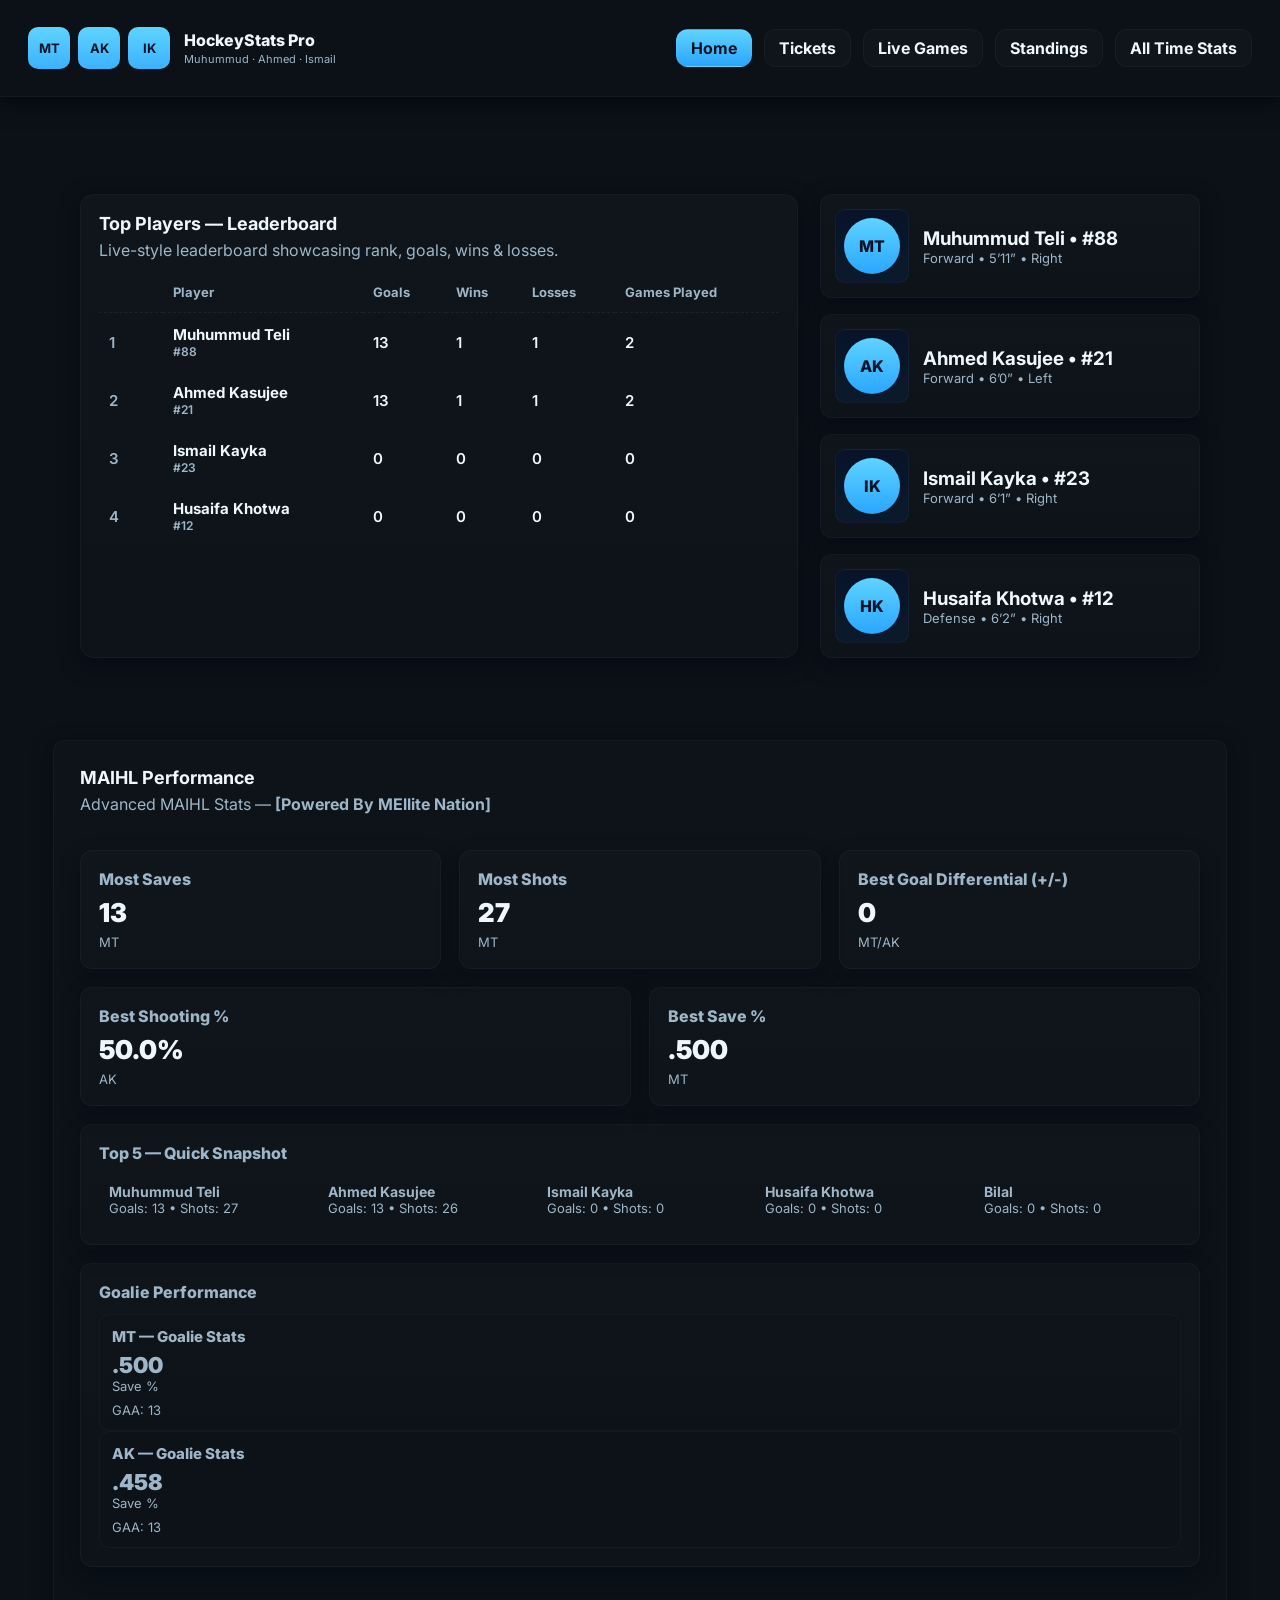
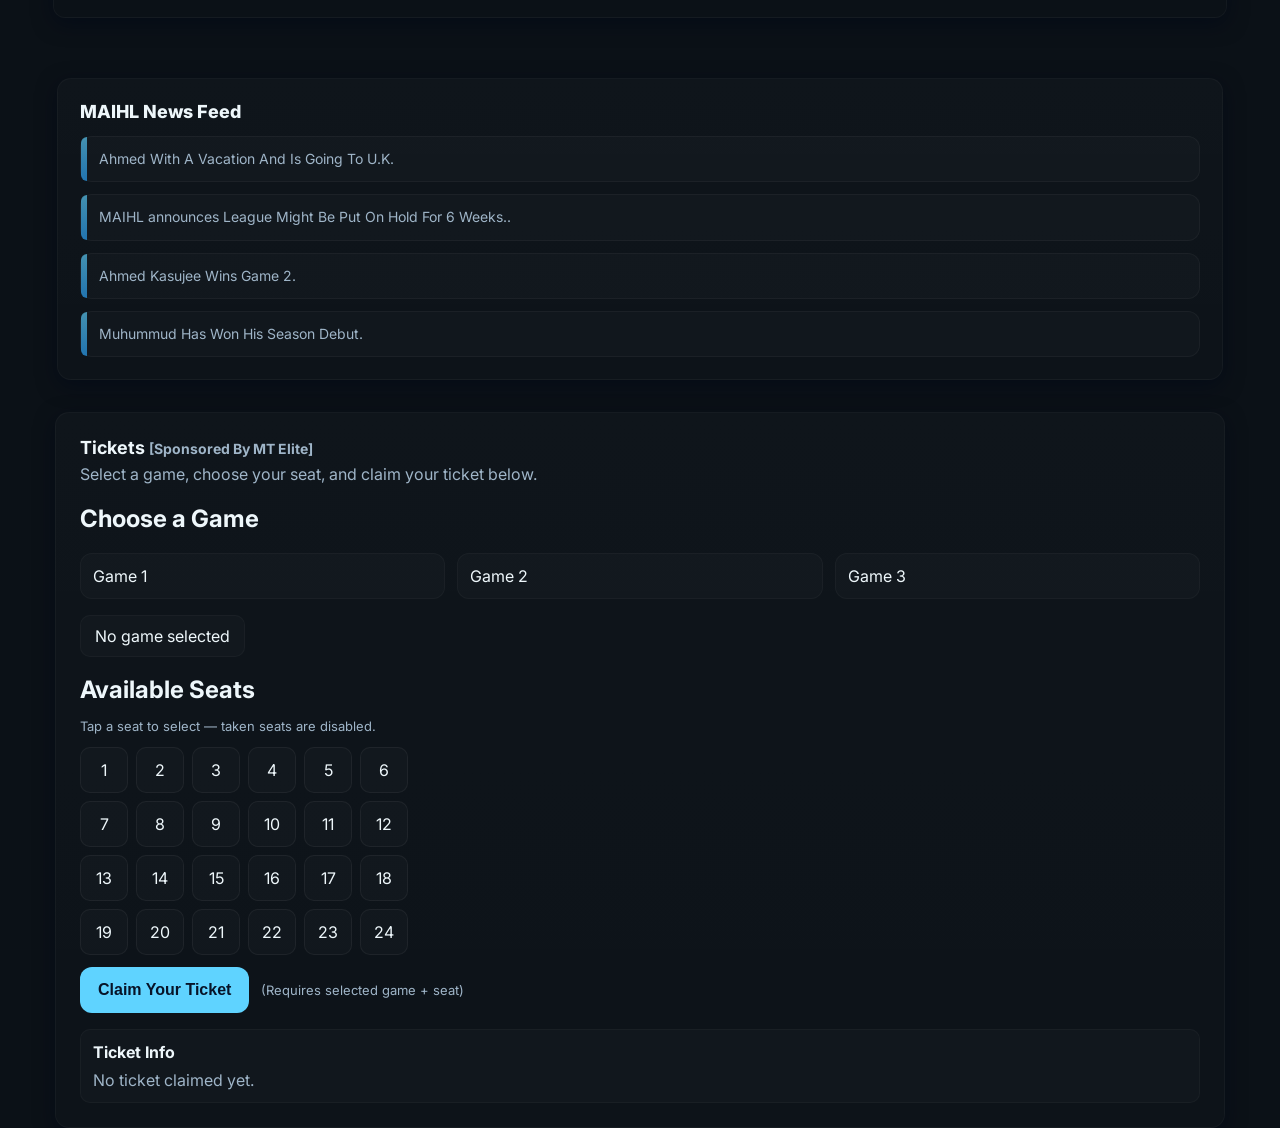
==== index.html @ 5e8e8559 "Add files via upload" ====
<!doctype html>
<html lang="en">
<head>
<meta charset="utf-8" />
<meta name="viewport" content="width=device-width,initial-scale=1" />
<title>MAIHL - Home</title>

<link rel="preconnect" href="https://fonts.googleapis.com">
<link rel="preconnect" href="https://fonts.gstatic.com" crossorigin>
<link href="https://fonts.googleapis.com/css2?family=Inter:wght@300;400;600;800&display=swap" rel="stylesheet">

<style>
/* ================= ROOT THEME ================= */
:root{
    --navy:#071428;
    --rink:#0b1117;
    --accent:#5fd3ff;
    --accent-2:#2aa6ff;
    --muted:#9fb5c8;
    --white:#eef7fb;
    --glass: rgba(255,255,255,0.03);
    --glass-2: rgba(255,255,255,0.02);
    --card-radius:14px;
    --shadow: 0 6px 20px rgba(2,8,23,0.6);
    font-family:'Inter',system-ui,-apple-system,'Segoe UI',Roboto,'Helvetica Neue',Arial;
}

html,body{
    height:100%;
    margin:0;
    background:var(--rink);
    color:var(--white);
    padding-top:72px;
    -webkit-font-smoothing:antialiased;
    -moz-osx-font-smoothing:grayscale;
}

/* ================= NAV BAR ================= */
.topnav{
    position:fixed;top:0;left:0;right:0;
    height:72px;
    display:flex;align-items:center;justify-content:space-between;
    padding:12px 28px;
    background:var(--rink);
    box-shadow:0 6px 18px rgba(0,0,0,0.55);
    z-index:40;
    border-bottom:1px solid rgba(255,255,255,0.03);
}

.logo{display:flex;align-items:center;gap:14px;}

.initials{display:flex;gap:8px;align-items:center;}

.initial{
    width:42px;height:42px;border-radius:10px;
    display:grid;place-items:center;
    font-weight:700;color:var(--navy);
    background:linear-gradient(180deg,var(--accent),#3bb2ff);
    font-size:13px;
}

.logo-title{font-weight:800;font-size:16px;}
.logo-sub{font-size:11px;color:var(--muted);margin-top:2px;}

.nav-buttons{display:flex;gap:12px;}

.nav-button{
    padding:8px 14px;
    background:rgba(255,255,255,0.02);
    border-radius:12px;
    border:1px solid rgba(255,255,255,0.03);
    font-weight:700;
    cursor:pointer;
    transition:0.2s;
}

.nav-button:hover{
    background:linear-gradient(180deg,var(--accent),var(--accent-2));
    color:var(--navy);
}

/* Home highlighted state */
.nav-button.active{
    background:linear-gradient(180deg,var(--accent),var(--accent-2));
    color:var(--navy);
}

/* ================= MAIN GRID ================= */
.container{
    max-width:1120px;
    margin:28px auto;
    padding:22px;
    display:grid;
    grid-template-columns:1fr 380px;
    gap:22px;
}

.panel{
    background:linear-gradient(180deg, rgba(255,255,255,0.02), rgba(255,255,255,0.01));
    border-radius:var(--card-radius);
    box-shadow:var(--shadow);
    padding:18px;
    border:1px solid rgba(255,255,255,0.03);
}

/* ================= LEADERBOARD ================= */
.leaderboard{width:100%;border-collapse:collapse;margin-top:6px}
.leaderboard thead th{
    font-weight:700;text-align:left;padding:12px 10px;
    font-size:13px;color:var(--muted);
    border-bottom:1px dashed rgba(255,255,255,0.03)
}
.leaderboard tbody tr{
    transition:transform .22s ease, background .22s ease;
}
.leaderboard tbody tr:hover{
    transform:translateY(-4px);
    background:linear-gradient(90deg, rgba(95,211,255,0.02), transparent)
}
.leaderboard td{padding:12px 10px;font-weight:600;font-size:15px}
.rank{font-size:13px;color:var(--muted);width:44px}
.stat-num{font-weight:800;font-size:16px;color:var(--white)}

/* ================= PLAYER CARDS ================= */
.players-col{display:flex;flex-direction:column;gap:16px}

.player-card{
    display:flex;gap:14px;align-items:center;
    padding:14px;border-radius:12px;
    background:linear-gradient(180deg, rgba(255,255,255,0.02), rgba(255,255,255,0.01));
    border:1px solid rgba(255,255,255,0.03);
    transition:transform .28s, box-shadow .28s;
    cursor:pointer;
}
.player-card:hover{
    transform:translateY(-8px) scale(1.01);
    box-shadow:0 18px 40px rgba(2,8,23,0.65)
}
.avatar{
    min-width:72px;height:72px;border-radius:10px;
    background:linear-gradient(180deg,#081329,#0b1a2b);
    display:flex;align-items:center;justify-content:center;
    border:1px solid rgba(255,255,255,0.04);
}
.initial-circle{
    width:56px;height:56px;border-radius:50%;
    display:grid;place-items:center;font-weight:800;
    background:linear-gradient(180deg,var(--accent),#2aa6ff);
    color:var(--navy);font-size:16px
}

/* ================= TICKETS ================= */
.games-grid{
    display:grid;
    grid-template-columns:repeat(auto-fit,minmax(220px,1fr));
    gap:12px;margin-top:12px
}
.game-card{
    padding:12px;border-radius:12px;
    background:var(--glass-2);
    border:1px solid rgba(255,255,255,0.03);
    cursor:pointer;
    transition:transform .18s, box-shadow .18s, background .18s;
}
.game-card:hover{
    transform:translateY(-6px);
    box-shadow:0 10px 30px rgba(2,8,23,0.45)
}
.game-card.active{
    background:linear-gradient(180deg,var(--accent),var(--accent-2));
    color:var(--navy);font-weight:800;
    box-shadow:0 20px 40px rgba(42,166,255,0.12)
}

/* Seats */
.seat-map{
    display:grid;grid-template-columns:repeat(6,48px);
    gap:8px;margin-top:12px
}
.seat-item{
    height:44px;display:flex;align-items:center;justify-content:center;
    border-radius:10px;background:var(--glass-2);
    border:1px solid rgba(255,255,255,0.05);
    cursor:pointer;
}
.seat-item:hover{transform:translateY(-4px);background:rgba(95,211,255,0.06)}
.seat-item.taken{opacity:0.35;cursor:not-allowed}
.seat-item.selected{background:var(--accent);color:var(--navy);font-weight:800}

/* ================= PERFORMANCE ================= */
#performance{
    max-width:1120px;margin:60px auto;padding:26px;border-radius:12px;
    border:1px solid rgba(255,255,255,0.03);
    background:linear-gradient(180deg, rgba(255,255,255,0.01), rgba(255,255,255,0.005));
    box-shadow:var(--shadow)
}
.performance-grid{
    display:flex;align-items:flex-start;justify-content:space-between;
    gap:18px;padding:24px 0;color:var(--muted);font-size:14px;flex-wrap:wrap;
}
.stat-card{
    flex:1 1 280px;min-width:220px;padding:18px;border-radius:12px;
    background:linear-gradient(180deg, rgba(255,255,255,0.015), rgba(255,255,255,0.01));
    border:1px solid rgba(255,255,255,0.03);
    box-shadow:0 8px 20px rgba(2,8,23,0.45);
}
.stat-title{font-weight:800;font-size:16px;margin-bottom:8px;}
.stat-value{font-size:26px;font-weight:900;color:var(--white);margin-bottom:6px;}
.stat-sub{font-size:13px;color:var(--muted)}

.performance-subtitle{color:var(--muted)}

/* Hot/Cold Streaks */
.streaks{
    display:flex;flex-direction:column;gap:12px;margin-top:12px;
}
.streak-item{
    display:flex;justify-content:space-between;align-items:center;padding:10px;border-radius:10px;
    background:rgba(255,255,255,0.02);border:1px solid rgba(255,255,255,0.03);
}
.streak-hot{border-left:4px solid #ff9b4a}
.streak-cold{border-left:4px solid #4aa6ff}
.streak-name{font-weight:800}
.streak-meta{color:var(--muted);font-size:13px}

/* Goalie section */
.goalie-grid{display:flex;gap:12px;flex-wrap:wrap;margin-top:12px}
.goalie-card{flex:1 1 220px;padding:12px;border-radius:10px;background:rgba(0,0,0,0.03);
    border:1px solid rgba(255,255,255,0.03);}
.goalie-title{font-weight:800;margin-bottom:6px;font-size:15px}

/* mini canvas sizing */
.trend-canvas{width:100%;height:70px;border-radius:8px;background:transparent;display:block}

/* Floating action button (3-dot) */
.fab-menu{
    position:fixed;
    bottom:28px;
    right:28px;
    z-index:200;
}
.fab-dots{
    width:58px;
    height:58px;
    background:var(--accent);
    color:var(--navy);
    display:flex;
    align-items:center;
    justify-content:center;
    border-radius:50%;
    font-size:34px;
    font-weight:900;
    cursor:pointer;
    box-shadow:0 12px 30px rgba(0,0,0,0.5);
    transition:0.2s;
}
.fab-dots:hover{ transform:scale(1.07); }
.fab-options{
    position:absolute;
    bottom:70px;
    right:0;
    display:none;
    flex-direction:column;
    gap:10px;
}
.fab-option{
    padding:12px 16px;
    background:rgba(255,255,255,0.06);
    border-radius:10px;
    border:1px solid rgba(255,255,255,0.05);
    cursor:pointer;
    font-weight:700;
    transition:0.2s;
}
.fab-option:hover{
    background:var(--accent);
    color:var(--navy);
}

/* ================= NEWS FEED ================= */
.news-panel{
    padding:22px;
    background:linear-gradient(180deg, rgba(255,255,255,0.02), rgba(255,255,255,0.01));
    border-radius:var(--card-radius);
    border:1px solid rgba(255,255,255,0.03);
    box-shadow:var(--shadow);
    margin-top:32px;
}
.news-title{
    font-weight:800;
    font-size:18px;
    margin-bottom:14px;
    color:var(--white);
}
.news-list{
    display:flex;
    flex-direction:column;
    gap:12px;
}
.news-item{
    padding:12px 14px 12px 18px;
    border-radius:12px;
    background:rgba(255,255,255,0.02);
    border:1px solid rgba(255,255,255,0.04);
    font-size:14px;
    line-height:1.45;
    color:var(--muted);
    position:relative;
    transition:0.25s ease;
}
.news-item::before{
    content:"";
    width:6px;
    height:100%;
    background:linear-gradient(180deg, var(--accent), var(--accent-2));
    position:absolute;
    left:0;
    top:0;
    border-radius:12px 0 0 12px;
    opacity:0.65;
}
.news-item:hover{
    transform:translateY(-6px);
    background:linear-gradient(180deg, rgba(255,255,255,0.04), rgba(255,255,255,0.03));
    box-shadow:0 14px 30px rgba(0,0,0,0.45);
    color:var(--white);
}

/* Responsive */
@media (max-width:980px){
    .container{grid-template-columns:1fr;padding:12px}
    .players-col{order:2}
    .performance-grid{flex-direction:column;align-items:stretch}
    .news-panel{margin:18px 12px}
}

/* === STAT CARD ANIMATIONS === */
.stat-card {
    opacity: 0;
    transform: translateY(20px);
    animation: fadeUp 0.6s ease-out forwards;
}

/* Delay each card automatically (will apply in DOM order) */
.stat-card:nth-child(1) { animation-delay: 0.10s; }
.stat-card:nth-child(2) { animation-delay: 0.20s; }
.stat-card:nth-child(3) { animation-delay: 0.30s; }
.stat-card:nth-child(4) { animation-delay: 0.40s; }
.stat-card:nth-child(5) { animation-delay: 0.50s; }
.stat-card:nth-child(6) { animation-delay: 0.60s; }
.stat-card:nth-child(7) { animation-delay: 0.70s; }

@keyframes fadeUp {
    from { opacity: 0; transform: translateY(22px); }
    to   { opacity: 1; transform: translateY(0px); }
}

/* Stat Value pulse animation */
.stat-value {
    animation: statPop 0.5s ease-out;
}

@keyframes statPop {
    0%   { transform: scale(0.8); opacity: 0; }
    60%  { transform: scale(1.08); opacity: 1; }
    100% { transform: scale(1); }
}
</style>
</head>

<body>
<!-- ================= NAVIGATION ================= -->
<nav class="topnav" role="navigation" aria-label="Main">
    <div class="logo">
        <div class="initials">
            <div class="initial">MT</div>
            <div class="initial">AK</div>
            <div class="initial">IK</div>
        </div>
        <div class="brand">
            <div class="logo-title">HockeyStats Pro</div>
            <div class="logo-sub">Muhummud · Ahmed · Ismail</div>
        </div>
    </div>

    <div class="nav-buttons" role="menubar">
        <div class="nav-button active" role="menuitem">Home</div>
        <div class="nav-button" role="menuitem">Tickets</div>
        <div class="nav-button" role="menuitem">Live Games</div>
        <div class="nav-button" role="menuitem">Standings</div>
        <div class="nav-button" role="menuitem">All Time Stats</div>
    </div>
</nav>

<!-- ================= MAIN CONTENT ================= -->
<main class="container" id="app">

<section class="panel" aria-labelledby="leaderboard-title">
    <h1 id="leaderboard-title" class="page-title" style="margin:0 0 6px 0;font-size:18px">Top Players — Leaderboard</h1>
    <p class="lead" style="color:var(--muted);margin:6px 0 12px 0">Live-style leaderboard showcasing rank, goals, wins & losses.</p>

    <table class="leaderboard" aria-describedby="leaderboard-desc">
        <thead>
            <tr>
                <th></th>
                <th>Player</th>
                <th>Goals</th>
                <th>Wins</th>
                <th>Losses</th>
                <th>Games Played</th>
            </tr>
        </thead>

        <tbody id="leaderboard-body">
<tr>
    <td class="rank">1</td>
    <td><strong>Muhummud Teli</strong><div style="font-size:12px;color:var(--muted)">#88</div></td>
    <td class="stat-num">13</td>
    <td class="stat-num">1</td>
    <td class="stat-num">1</td>
    <td class="stat-num">2</td>
</tr>
<tr>
    <td class="rank">2</td>
    <td><strong>Ahmed Kasujee</strong><div style="font-size:12px;color:var(--muted)">#21</div></td>
    <td class="stat-num">13</td>
    <td class="stat-num">1</td>
    <td class="stat-num">1</td>
    <td class="stat-num">2</td>
</tr>
                <td class="rank">3</td>
                <td><strong>Ismail Kayka</strong><div style="font-size:12px;color:var(--muted)">#23</div></td>
                <td class="stat-num">0</td>
                <td class="stat-num">0</td>
                <td class="stat-num">0</td>
                <td class="stat-num">0</td>
            </tr>
            <tr>
                <td class="rank">4</td>
                <td><strong>Husaifa Khotwa</strong><div style="font-size:12px;color:var(--muted)">#12</div></td>
                <td class="stat-num">0</td>
                <td class="stat-num">0</td>
                <td class="stat-num">0</td>
                <td class="stat-num">0</td>
            </tr>
        </tbody>
    </table>
</section>

<aside class="players-col" aria-label="Players">
    <article class="panel player-card" data-player="MT" tabindex="0">
        <div class="avatar"><div class="initial-circle">MT</div></div>
        <div>
            <h3 style="margin:0">Muhummud Teli • #88</h3>
            <div style="font-size:13px;color:var(--muted)">Forward • 5’11” • Right</div>
        </div>
    </article>

    <article class="panel player-card" data-player="AK" tabindex="0">
        <div class="avatar"><div class="initial-circle">AK</div></div>
        <div>
            <h3 style="margin:0">Ahmed Kasujee • #21</h3>
            <div style="font-size:13px;color:var(--muted)">Forward • 6’0” • Left</div>
        </div>
    </article>

    <article class="panel player-card" data-player="IK" tabindex="0">
        <div class="avatar"><div class="initial-circle">IK</div></div>
        <div>
            <h3 style="margin:0">Ismail Kayka • #23</h3>
            <div style="font-size:13px;color:var(--muted)">Forward • 6’1” • Right</div>
        </div>
    </article>

    <article class="panel player-card" data-player="HK" tabindex="0">
        <div class="avatar"><div class="initial-circle">HK</div></div>
        <div>
            <h3 style="margin:0">Husaifa Khotwa • #12</h3>
            <div style="font-size:13px;color:var(--muted)">Defense • 6’2” • Right</div>
        </div>
    </article>
</aside>

</main>

<!-- ================= PERFORMANCE SECTION ================= -->
<section id="performance" class="panel" aria-labelledby="perf-title">
    <h1 id="perf-title" class="page-title" style="margin:0 0 6px 0;font-size:18px">MAIHL Performance</h1>

    <p class="lead performance-subtitle" style="color:var(--muted);margin:6px 0 12px 0">
        Advanced MAIHL Stats — <strong>[Powered By MEllite Nation]</strong>
    </p>

    <div class="performance-grid" id="performanceGrid">

        <!-- MOST SAVES -->
        <div class="stat-card">
            <div class="stat-title">Most Saves</div>
            <div class="stat-value" id="mostSaves">13</div>
<div class="stat-sub">MT</div>
        </div>

        <!-- MOST SHOTS -->
        <div class="stat-card">
            <div class="stat-title">Most Shots</div>
            <div class="stat-value" id="mostShots">27</div>
<div class="stat-sub">MT</div>
        </div>

        <!-- GOAL DIFFERENTIAL -->
        <div class="stat-card">
            <div class="stat-title">Best Goal Differential (+/-)</div>
            <div class="stat-value" id="bestGD">0</div>
<div class="stat-sub">MT/AK</div>
        </div>

        <!-- SHOOTING % -->
        <div class="stat-card">
            <div class="stat-title">Best Shooting %</div>
            <div class="stat-value" id="bestShootPct">50.0%</div>
<div class="stat-sub">AK</div>
        </div>

        <!-- SAVE % -->
        <div class="stat-card">
            <div class="stat-title">Best Save %</div>
            <div class="stat-value" id="bestSavePct">.500</div>
<div class="stat-sub">MT</div>
        </div>

        <!-- OTHER SECTIONS REMAIN THE SAME -->
        
        <div class="stat-card" style="flex-basis:100%;">
            <div class="stat-title">Top 5 — Quick Snapshot</div>

            <div style="display:flex;gap:12px;margin-top:10px;flex-wrap:wrap;">

                <div style="flex:1 1 160px;background:rgba(0,0,0,0.03);padding:10px;border-radius:8px;">
                 <strong>Muhummud Teli</strong>
<div style="font-size:13px;color:var(--muted)">Goals: 13 • Shots: 27</div>

                </div>

                <div style="flex:1 1 160px;background:rgba(0,0,0,0.03);padding:10px;border-radius:8px;">
                   <strong>Ahmed Kasujee</strong>
<div style="font-size:13px;color:var(--muted)">Goals: 13 • Shots: 26</div>
                </div>

                <div style="flex:1 1 160px;background:rgba(0,0,0,0.03);padding:10px;border-radius:8px;">
                    <strong>Ismail Kayka</strong>
                    <div style="font-size:13px;color:var(--muted)">Goals: 0 • Shots: 0</div>
                </div>

                <div style="flex:1 1 160px;background:rgba(0,0,0,0.03);padding:10px;border-radius:8px;">
                    <strong>Husaifa Khotwa</strong>
                    <div style="font-size:13px;color:var(--muted)">Goals: 0 • Shots: 0</div>
                </div>

                <div style="flex:1 1 160px;background:rgba(0,0,0,0.03);padding:10px;border-radius:8px;">
                    <strong>Bilal</strong>
                    <div style="font-size:13px;color:var(--muted)">Goals: 0 • Shots: 0</div>
                </div>

            </div>
        </div>

        <!-- GOALIE PERFORMANCE -->
        <div class="stat-card" style="flex-basis:100%;">
            <div class="stat-title">Goalie Performance</div>

            <div class="goalie-grid" id="goalieGrid">

                <div class="goalie-card">
                    <div class="goalie-title">MT — Goalie Stats</div>
<div style="font-size:22px;font-weight:900" id="mtSavePct">.500</div>
<div style="font-size:13px;color:var(--muted)">Save %</div>
<div style="margin-top:8px;font-size:13px;color:var(--muted)">
    GAA: <span id="mtGAA">13</span><s"></span>
</div>

 </span>
                    </div>
                </div>

                <div class="goalie-card">
                    <div class="goalie-title">AK — Goalie Stats</div>
                    <div style="font-size:22px;font-weight:900" id="akSavePct">.458</div>
<div style="font-size:13px;color:var(--muted)">Save %</div>
<div style="margin-top:8px;font-size:13px;color:var(--muted)">
    GAA: <span id="akGAA">13</span></span>
</div>


  </span>
                    </div>
                </div>

            </div>
        </div>

    </div>
</section>

<!-- ================= NEWS FEED ================= -->
<section class="panel news-panel" aria-labelledby="news-title" style="max-width:1120px;margin:32px auto;">
    <div id="news-title" class="news-title">MAIHL News Feed</div>

    <div class="news-list" id="newsList">
        <!-- JS Populated -->
    </div>
</section>

<!-- ================= TICKETS SECTION ================= -->
<section id="tickets">
<div class="panel" style="padding:24px;max-width:1120px;margin:0 auto;">

    <h1 class="page-title" style="margin:0 0 6px 0;font-size:18px">
        Tickets <small style="color:var(--muted);font-size:14px;">[Sponsored By MT Elite]</small>
    </h1>

    <p class="lead" style="color:var(--muted);margin:6px 0 12px 0">Select a game, choose your seat, and claim your ticket below.</p>

    <h2 style="margin-top:20px;font-weight:700;">Choose a Game</h2>
    <div class="games-grid" id="gamesGrid" role="list"></div>

    <div style="display:flex;gap:12px;align-items:center;margin-top:16px;flex-wrap:wrap;">
        <div id="selectedGameBadge"
            style="padding:10px 14px;background:rgba(255,255,255,0.02);
            border-radius:10px;border:1px solid rgba(255,255,255,0.03);">
            No game selected
        </div>
    </div>

    <h2 style="margin-top:18px;font-weight:700;">Available Seats</h2>
    <p style="color:var(--muted);font-size:13px;margin-top:-6px;">
        Tap a seat to select — taken seats are disabled.
    </p>

    <div class="seat-map" id="seatMap" aria-live="polite"></div>

    <div style="display:flex;gap:12px;align-items:center;margin-top:12px;">
        <button id="claimBtn"
            style="padding:14px 18px;background:var(--accent);
            color:var(--navy);border:none;border-radius:12px;font-weight:800;
            font-size:16px;cursor:pointer;">
            Claim Your Ticket
        </button>

        <div style="color:var(--muted);font-size:13px;">
            (Requires selected game + seat)
        </div>
    </div>

    <div class="ticket-summary"
        style="margin-top:16px;padding:12px;border:1px solid rgba(255,255,255,0.03);
        border-radius:10px;background:rgba(255,255,255,0.02);">

        <strong>Ticket Info</strong>
        <div id="ticketInfo" style="margin-top:8px;color:var(--muted);">No ticket claimed yet.</div>
    </div>

</div>


<script>
// =========================
// COUNT-UP ANIMATION
// =========================
function animateNumber(id, endValue, decimals = 0, duration = 1200) {
    const el = document.getElementById(id);
    if (!el) return;

    let start = 0;
    let frame = 0;
    const totalFrames = Math.round(duration / 16);

    const format = (num) => {
        return decimals > 0 ? num.toFixed(decimals) : Math.round(num);
    };

    function update() {
        frame++;
        const progress = frame / totalFrames;
        const current = start + (endValue - start) * progress;

        if (decimals > 0) {
            el.textContent = format(current);
        } else {
            el.textContent = Math.round(current);
        }

        if (frame < totalFrames) {
            requestAnimationFrame(update);
        } else {
            el.textContent = decimals > 0 ? format(endValue) : endValue;
        }
    }

    requestAnimationFrame(update);
}

// Animate main stats
animateNumber("mostSaves", 13);
animateNumber("mostShots", 27);
animateNumber("bestGD", 0);
document.getElementById("bestShootPct").textContent = "50.0%";
document.getElementById("bestSavePct").textContent = ".500";


// =========================
// NEWS FEED SYSTEM
// =========================

const newsList = document.getElementById("newsList");

const newsData = [
    "Ahmed With A Vacation And Is Going To U.K.",
    "MAIHL announces League Might Be Put On Hold For 6 Weeks..",
    "Ahmed Kasujee Wins Game 2.",
    "Muhummud Has Won His Season Debut."
];

function loadNews() {
    newsList.innerHTML = "";
    newsData.forEach((item) => {
        const div = document.createElement("div");
        div.className = "news-item";
        div.textContent = item;
        newsList.appendChild(div);
    });
}

loadNews();


// =========================
// GAME SELECTION + TICKETS
// =========================

const gamesGrid = document.getElementById("gamesGrid");
const seatMap = document.getElementById("seatMap");
const selectedBadge = document.getElementById("selectedGameBadge");
const ticketInfo = document.getElementById("ticketInfo");

let selectedGame = null;
let selectedSeat = null;

// Games list
const games = [
    { id: 1, name: "Game 1" },
    { id: 2, name: "Game 2" },
    { id: 3, name: "Game 3" },
];

function renderGames() {
    gamesGrid.innerHTML = "";
    games.forEach((g) => {
        const card = document.createElement("div");
        card.className = "game-card";
        card.textContent = g.name;

        card.onclick = () => {
            document.querySelectorAll(".game-card").forEach(c => c.classList.remove("active"));
            card.classList.add("active");
            selectedGame = g.id;

            // Show as: [Game _]
            selectedBadge.textContent = `[Game ${g.id}]`;
        };

        gamesGrid.appendChild(card);
    });
}

renderGames();


// =========================
// SEAT MAP
// =========================

function renderSeats() {
    seatMap.innerHTML = "";
    for (let i = 1; i <= 24; i++) {
        const seat = document.createElement("div");
        seat.className = "seat-item";
        seat.textContent = i;

        seat.onclick = () => {
            if (seat.classList.contains("taken")) return;

            document.querySelectorAll(".seat-item").forEach(s => s.classList.remove("selected"));
            seat.classList.add("selected");
            selectedSeat = i;
        };

        seatMap.appendChild(seat);
    }
}

renderSeats();


// =========================
// CLAIM TICKET
// =========================

document.getElementById("claimBtn").onclick = () => {
    if (!selectedGame || !selectedSeat) {
        alert("Select a game and seat first!");
        return;
    }

    ticketInfo.innerHTML = `
        <strong>Game:</strong> [Game ${selectedGame}]<br>
        <strong>Seat:</strong> ${selectedSeat}<br>
        <strong>Status:</strong> Confirmed ✔
    `;

    document.querySelectorAll(".seat-item").forEach(s => {
        if (s.textContent == selectedSeat) s.classList.add("taken");
    });
};


// =========================
// FLOATING ACTION MENU
// =========================
const fabToggle = document.getElementById("fabToggle");
const fabOptions = document.getElementById("fabOptions");

fabToggle.onclick = () => {
    fabOptions.style.display = fabOptions.style.display === "flex" ? "none" : "flex";
};

// Example triggers
document.getElementById("fabNews").onclick = () => {
    window.scrollTo({ top: document.querySelector(".news-panel").offsetTop, behavior: "smooth" });
};
document.getElementById("fabAccount").onclick = () => alert("Account page coming soon!");

</script>

</body>
</html>
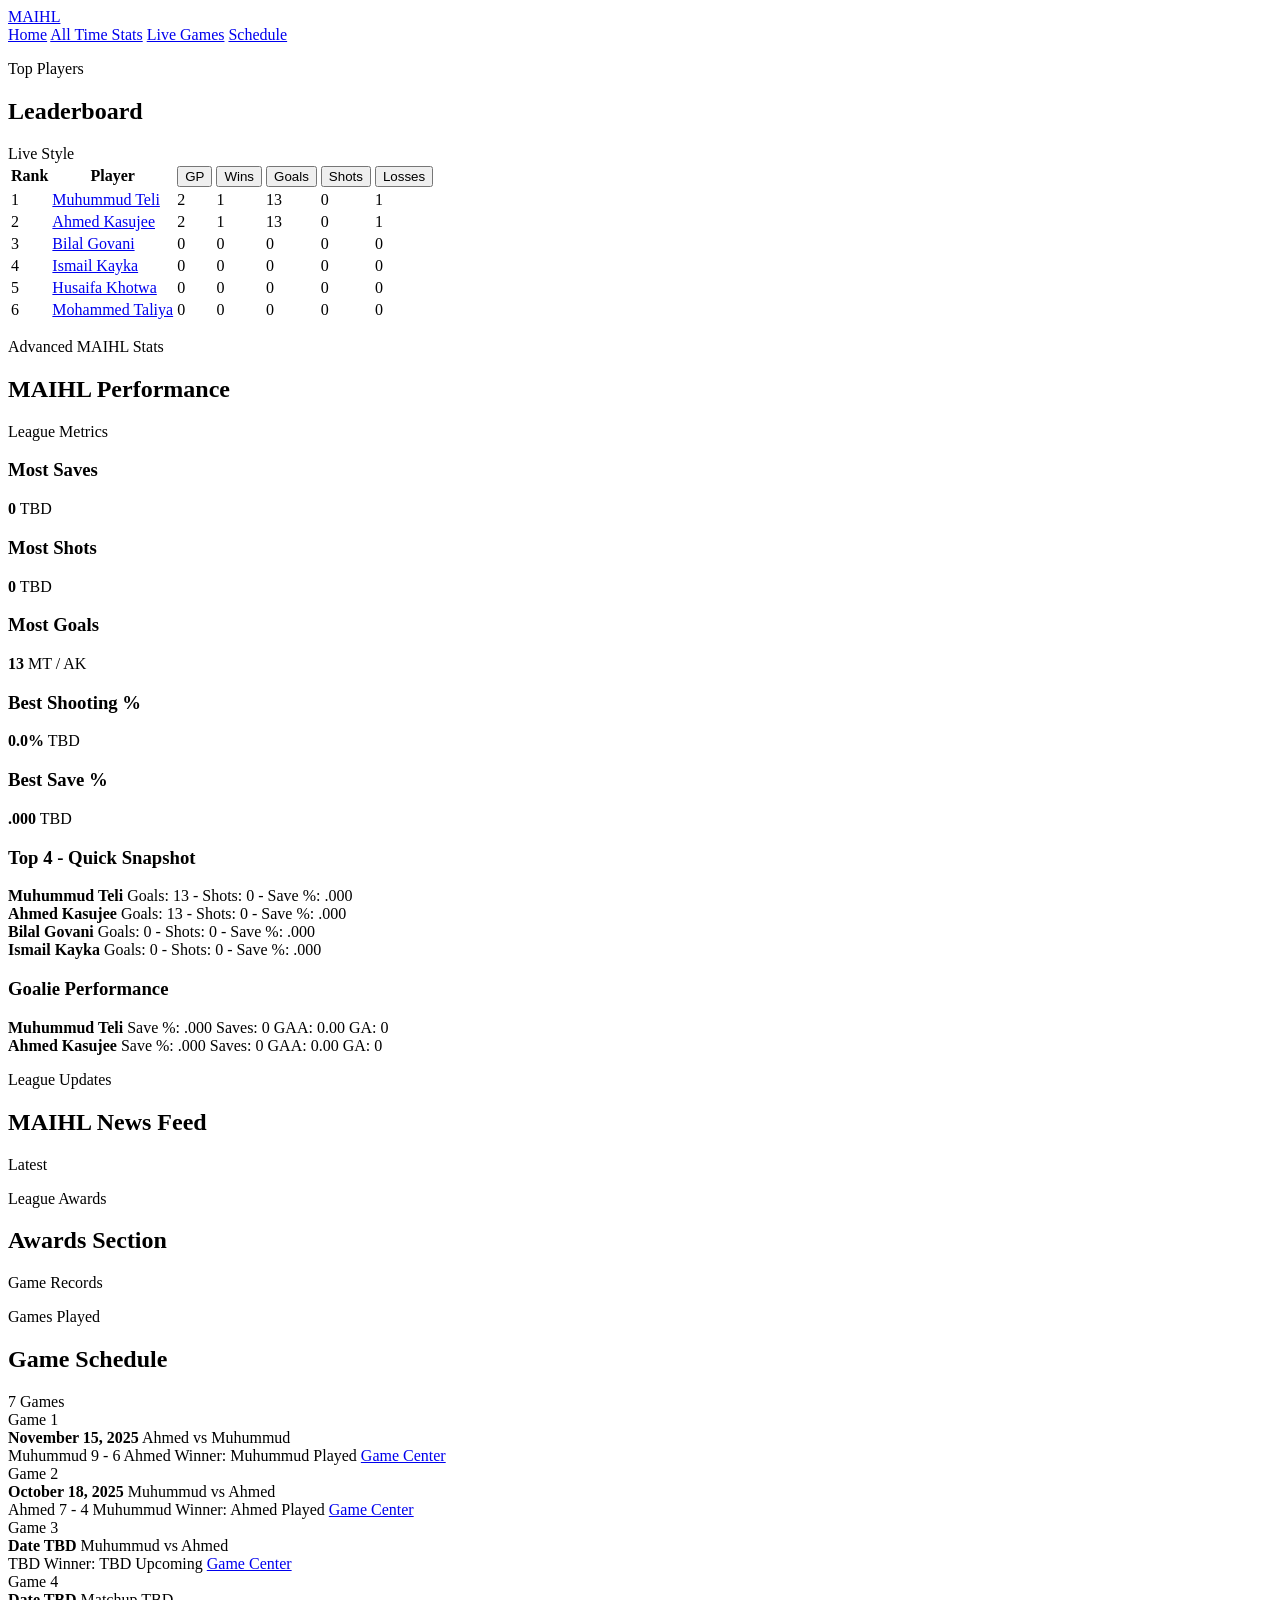
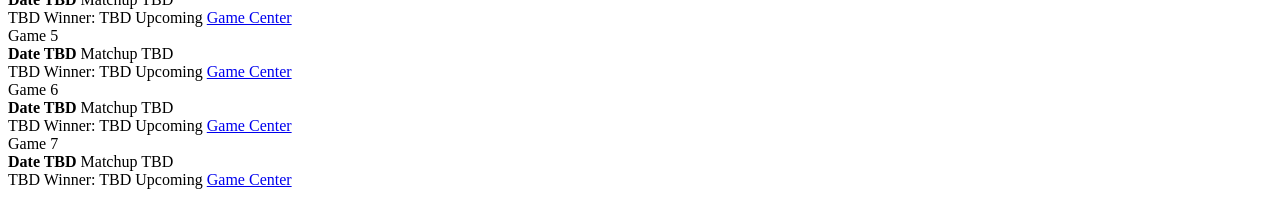
==== commit 9c9c0cba: "Create index.html" ====
--- a/index.html
+++ b/index.html
@@ -1,852 +1,306 @@
-<!doctype html>
-<html lang="en">
-<head>
-<meta charset="utf-8" />
-<meta name="viewport" content="width=device-width,initial-scale=1" />
-<title>MAIHL - Home</title>
-
-<link rel="preconnect" href="https://fonts.googleapis.com">
-<link rel="preconnect" href="https://fonts.gstatic.com" crossorigin>
-<link href="https://fonts.googleapis.com/css2?family=Inter:wght@300;400;600;800&display=swap" rel="stylesheet">
-
-<style>
-/* ================= ROOT THEME ================= */
-:root{
-    --navy:#071428;
-    --rink:#0b1117;
-    --accent:#5fd3ff;
-    --accent-2:#2aa6ff;
-    --muted:#9fb5c8;
-    --white:#eef7fb;
-    --glass: rgba(255,255,255,0.03);
-    --glass-2: rgba(255,255,255,0.02);
-    --card-radius:14px;
-    --shadow: 0 6px 20px rgba(2,8,23,0.6);
-    font-family:'Inter',system-ui,-apple-system,'Segoe UI',Roboto,'Helvetica Neue',Arial;
-}
-
-html,body{
-    height:100%;
-    margin:0;
-    background:var(--rink);
-    color:var(--white);
-    padding-top:72px;
-    -webkit-font-smoothing:antialiased;
-    -moz-osx-font-smoothing:grayscale;
-}
-
-/* ================= NAV BAR ================= */
-.topnav{
-    position:fixed;top:0;left:0;right:0;
-    height:72px;
-    display:flex;align-items:center;justify-content:space-between;
-    padding:12px 28px;
-    background:var(--rink);
-    box-shadow:0 6px 18px rgba(0,0,0,0.55);
-    z-index:40;
-    border-bottom:1px solid rgba(255,255,255,0.03);
-}
-
-.logo{display:flex;align-items:center;gap:14px;}
-
-.initials{display:flex;gap:8px;align-items:center;}
-
-.initial{
-    width:42px;height:42px;border-radius:10px;
-    display:grid;place-items:center;
-    font-weight:700;color:var(--navy);
-    background:linear-gradient(180deg,var(--accent),#3bb2ff);
-    font-size:13px;
-}
-
-.logo-title{font-weight:800;font-size:16px;}
-.logo-sub{font-size:11px;color:var(--muted);margin-top:2px;}
-
-.nav-buttons{display:flex;gap:12px;}
-
-.nav-button{
-    padding:8px 14px;
-    background:rgba(255,255,255,0.02);
-    border-radius:12px;
-    border:1px solid rgba(255,255,255,0.03);
-    font-weight:700;
-    cursor:pointer;
-    transition:0.2s;
-}
-
-.nav-button:hover{
-    background:linear-gradient(180deg,var(--accent),var(--accent-2));
-    color:var(--navy);
-}
-
-/* Home highlighted state */
-.nav-button.active{
-    background:linear-gradient(180deg,var(--accent),var(--accent-2));
-    color:var(--navy);
-}
-
-/* ================= MAIN GRID ================= */
-.container{
-    max-width:1120px;
-    margin:28px auto;
-    padding:22px;
-    display:grid;
-    grid-template-columns:1fr 380px;
-    gap:22px;
-}
-
-.panel{
-    background:linear-gradient(180deg, rgba(255,255,255,0.02), rgba(255,255,255,0.01));
-    border-radius:var(--card-radius);
-    box-shadow:var(--shadow);
-    padding:18px;
-    border:1px solid rgba(255,255,255,0.03);
-}
-
-/* ================= LEADERBOARD ================= */
-.leaderboard{width:100%;border-collapse:collapse;margin-top:6px}
-.leaderboard thead th{
-    font-weight:700;text-align:left;padding:12px 10px;
-    font-size:13px;color:var(--muted);
-    border-bottom:1px dashed rgba(255,255,255,0.03)
-}
-.leaderboard tbody tr{
-    transition:transform .22s ease, background .22s ease;
-}
-.leaderboard tbody tr:hover{
-    transform:translateY(-4px);
-    background:linear-gradient(90deg, rgba(95,211,255,0.02), transparent)
-}
-.leaderboard td{padding:12px 10px;font-weight:600;font-size:15px}
-.rank{font-size:13px;color:var(--muted);width:44px}
-.stat-num{font-weight:800;font-size:16px;color:var(--white)}
-
-/* ================= PLAYER CARDS ================= */
-.players-col{display:flex;flex-direction:column;gap:16px}
-
-.player-card{
-    display:flex;gap:14px;align-items:center;
-    padding:14px;border-radius:12px;
-    background:linear-gradient(180deg, rgba(255,255,255,0.02), rgba(255,255,255,0.01));
-    border:1px solid rgba(255,255,255,0.03);
-    transition:transform .28s, box-shadow .28s;
-    cursor:pointer;
-}
-.player-card:hover{
-    transform:translateY(-8px) scale(1.01);
-    box-shadow:0 18px 40px rgba(2,8,23,0.65)
-}
-.avatar{
-    min-width:72px;height:72px;border-radius:10px;
-    background:linear-gradient(180deg,#081329,#0b1a2b);
-    display:flex;align-items:center;justify-content:center;
-    border:1px solid rgba(255,255,255,0.04);
-}
-.initial-circle{
-    width:56px;height:56px;border-radius:50%;
-    display:grid;place-items:center;font-weight:800;
-    background:linear-gradient(180deg,var(--accent),#2aa6ff);
-    color:var(--navy);font-size:16px
-}
-
-/* ================= TICKETS ================= */
-.games-grid{
-    display:grid;
-    grid-template-columns:repeat(auto-fit,minmax(220px,1fr));
-    gap:12px;margin-top:12px
-}
-.game-card{
-    padding:12px;border-radius:12px;
-    background:var(--glass-2);
-    border:1px solid rgba(255,255,255,0.03);
-    cursor:pointer;
-    transition:transform .18s, box-shadow .18s, background .18s;
-}
-.game-card:hover{
-    transform:translateY(-6px);
-    box-shadow:0 10px 30px rgba(2,8,23,0.45)
-}
-.game-card.active{
-    background:linear-gradient(180deg,var(--accent),var(--accent-2));
-    color:var(--navy);font-weight:800;
-    box-shadow:0 20px 40px rgba(42,166,255,0.12)
-}
-
-/* Seats */
-.seat-map{
-    display:grid;grid-template-columns:repeat(6,48px);
-    gap:8px;margin-top:12px
-}
-.seat-item{
-    height:44px;display:flex;align-items:center;justify-content:center;
-    border-radius:10px;background:var(--glass-2);
-    border:1px solid rgba(255,255,255,0.05);
-    cursor:pointer;
-}
-.seat-item:hover{transform:translateY(-4px);background:rgba(95,211,255,0.06)}
-.seat-item.taken{opacity:0.35;cursor:not-allowed}
-.seat-item.selected{background:var(--accent);color:var(--navy);font-weight:800}
-
-/* ================= PERFORMANCE ================= */
-#performance{
-    max-width:1120px;margin:60px auto;padding:26px;border-radius:12px;
-    border:1px solid rgba(255,255,255,0.03);
-    background:linear-gradient(180deg, rgba(255,255,255,0.01), rgba(255,255,255,0.005));
-    box-shadow:var(--shadow)
-}
-.performance-grid{
-    display:flex;align-items:flex-start;justify-content:space-between;
-    gap:18px;padding:24px 0;color:var(--muted);font-size:14px;flex-wrap:wrap;
-}
-.stat-card{
-    flex:1 1 280px;min-width:220px;padding:18px;border-radius:12px;
-    background:linear-gradient(180deg, rgba(255,255,255,0.015), rgba(255,255,255,0.01));
-    border:1px solid rgba(255,255,255,0.03);
-    box-shadow:0 8px 20px rgba(2,8,23,0.45);
-}
-.stat-title{font-weight:800;font-size:16px;margin-bottom:8px;}
-.stat-value{font-size:26px;font-weight:900;color:var(--white);margin-bottom:6px;}
-.stat-sub{font-size:13px;color:var(--muted)}
-
-.performance-subtitle{color:var(--muted)}
-
-/* Hot/Cold Streaks */
-.streaks{
-    display:flex;flex-direction:column;gap:12px;margin-top:12px;
-}
-.streak-item{
-    display:flex;justify-content:space-between;align-items:center;padding:10px;border-radius:10px;
-    background:rgba(255,255,255,0.02);border:1px solid rgba(255,255,255,0.03);
-}
-.streak-hot{border-left:4px solid #ff9b4a}
-.streak-cold{border-left:4px solid #4aa6ff}
-.streak-name{font-weight:800}
-.streak-meta{color:var(--muted);font-size:13px}
-
-/* Goalie section */
-.goalie-grid{display:flex;gap:12px;flex-wrap:wrap;margin-top:12px}
-.goalie-card{flex:1 1 220px;padding:12px;border-radius:10px;background:rgba(0,0,0,0.03);
-    border:1px solid rgba(255,255,255,0.03);}
-.goalie-title{font-weight:800;margin-bottom:6px;font-size:15px}
-
-/* mini canvas sizing */
-.trend-canvas{width:100%;height:70px;border-radius:8px;background:transparent;display:block}
-
-/* Floating action button (3-dot) */
-.fab-menu{
-    position:fixed;
-    bottom:28px;
-    right:28px;
-    z-index:200;
-}
-.fab-dots{
-    width:58px;
-    height:58px;
-    background:var(--accent);
-    color:var(--navy);
-    display:flex;
-    align-items:center;
-    justify-content:center;
-    border-radius:50%;
-    font-size:34px;
-    font-weight:900;
-    cursor:pointer;
-    box-shadow:0 12px 30px rgba(0,0,0,0.5);
-    transition:0.2s;
-}
-.fab-dots:hover{ transform:scale(1.07); }
-.fab-options{
-    position:absolute;
-    bottom:70px;
-    right:0;
-    display:none;
-    flex-direction:column;
-    gap:10px;
-}
-.fab-option{
-    padding:12px 16px;
-    background:rgba(255,255,255,0.06);
-    border-radius:10px;
-    border:1px solid rgba(255,255,255,0.05);
-    cursor:pointer;
-    font-weight:700;
-    transition:0.2s;
-}
-.fab-option:hover{
-    background:var(--accent);
-    color:var(--navy);
-}
-
-/* ================= NEWS FEED ================= */
-.news-panel{
-    padding:22px;
-    background:linear-gradient(180deg, rgba(255,255,255,0.02), rgba(255,255,255,0.01));
-    border-radius:var(--card-radius);
-    border:1px solid rgba(255,255,255,0.03);
-    box-shadow:var(--shadow);
-    margin-top:32px;
-}
-.news-title{
-    font-weight:800;
-    font-size:18px;
-    margin-bottom:14px;
-    color:var(--white);
-}
-.news-list{
-    display:flex;
-    flex-direction:column;
-    gap:12px;
-}
-.news-item{
-    padding:12px 14px 12px 18px;
-    border-radius:12px;
-    background:rgba(255,255,255,0.02);
-    border:1px solid rgba(255,255,255,0.04);
-    font-size:14px;
-    line-height:1.45;
-    color:var(--muted);
-    position:relative;
-    transition:0.25s ease;
-}
-.news-item::before{
-    content:"";
-    width:6px;
-    height:100%;
-    background:linear-gradient(180deg, var(--accent), var(--accent-2));
-    position:absolute;
-    left:0;
-    top:0;
-    border-radius:12px 0 0 12px;
-    opacity:0.65;
-}
-.news-item:hover{
-    transform:translateY(-6px);
-    background:linear-gradient(180deg, rgba(255,255,255,0.04), rgba(255,255,255,0.03));
-    box-shadow:0 14px 30px rgba(0,0,0,0.45);
-    color:var(--white);
-}
-
-/* Responsive */
-@media (max-width:980px){
-    .container{grid-template-columns:1fr;padding:12px}
-    .players-col{order:2}
-    .performance-grid{flex-direction:column;align-items:stretch}
-    .news-panel{margin:18px 12px}
-}
-
-/* === STAT CARD ANIMATIONS === */
-.stat-card {
-    opacity: 0;
-    transform: translateY(20px);
-    animation: fadeUp 0.6s ease-out forwards;
-}
-
-/* Delay each card automatically (will apply in DOM order) */
-.stat-card:nth-child(1) { animation-delay: 0.10s; }
-.stat-card:nth-child(2) { animation-delay: 0.20s; }
-.stat-card:nth-child(3) { animation-delay: 0.30s; }
-.stat-card:nth-child(4) { animation-delay: 0.40s; }
-.stat-card:nth-child(5) { animation-delay: 0.50s; }
-.stat-card:nth-child(6) { animation-delay: 0.60s; }
-.stat-card:nth-child(7) { animation-delay: 0.70s; }
-
-@keyframes fadeUp {
-    from { opacity: 0; transform: translateY(22px); }
-    to   { opacity: 1; transform: translateY(0px); }
-}
-
-/* Stat Value pulse animation */
-.stat-value {
-    animation: statPop 0.5s ease-out;
-}
-
-@keyframes statPop {
-    0%   { transform: scale(0.8); opacity: 0; }
-    60%  { transform: scale(1.08); opacity: 1; }
-    100% { transform: scale(1); }
-}
-</style>
-</head>
-
-<body>
-<!-- ================= NAVIGATION ================= -->
-<nav class="topnav" role="navigation" aria-label="Main">
-    <div class="logo">
-        <div class="initials">
-            <div class="initial">MT</div>
-            <div class="initial">AK</div>
-            <div class="initial">IK</div>
-        </div>
-        <div class="brand">
-            <div class="logo-title">HockeyStats Pro</div>
-            <div class="logo-sub">Muhummud · Ahmed · Ismail</div>
-        </div>
-    </div>
-
-    <div class="nav-buttons" role="menubar">
-        <div class="nav-button active" role="menuitem">Home</div>
-        <div class="nav-button" role="menuitem">Tickets</div>
-        <div class="nav-button" role="menuitem">Live Games</div>
-        <div class="nav-button" role="menuitem">Standings</div>
-        <div class="nav-button" role="menuitem">All Time Stats</div>
-    </div>
-</nav>
-
-<!-- ================= MAIN CONTENT ================= -->
-<main class="container" id="app">
-
-<section class="panel" aria-labelledby="leaderboard-title">
-    <h1 id="leaderboard-title" class="page-title" style="margin:0 0 6px 0;font-size:18px">Top Players — Leaderboard</h1>
-    <p class="lead" style="color:var(--muted);margin:6px 0 12px 0">Live-style leaderboard showcasing rank, goals, wins & losses.</p>
-
-    <table class="leaderboard" aria-describedby="leaderboard-desc">
-        <thead>
-            <tr>
-                <th></th>
-                <th>Player</th>
-                <th>Goals</th>
-                <th>Wins</th>
-                <th>Losses</th>
-                <th>Games Played</th>
-            </tr>
-        </thead>
-
-        <tbody id="leaderboard-body">
-<tr>
-    <td class="rank">1</td>
-    <td><strong>Muhummud Teli</strong><div style="font-size:12px;color:var(--muted)">#88</div></td>
-    <td class="stat-num">13</td>
-    <td class="stat-num">1</td>
-    <td class="stat-num">1</td>
-    <td class="stat-num">2</td>
-</tr>
-<tr>
-    <td class="rank">2</td>
-    <td><strong>Ahmed Kasujee</strong><div style="font-size:12px;color:var(--muted)">#21</div></td>
-    <td class="stat-num">13</td>
-    <td class="stat-num">1</td>
-    <td class="stat-num">1</td>
-    <td class="stat-num">2</td>
-</tr>
-                <td class="rank">3</td>
-                <td><strong>Ismail Kayka</strong><div style="font-size:12px;color:var(--muted)">#23</div></td>
-                <td class="stat-num">0</td>
-                <td class="stat-num">0</td>
-                <td class="stat-num">0</td>
-                <td class="stat-num">0</td>
-            </tr>
-            <tr>
-                <td class="rank">4</td>
-                <td><strong>Husaifa Khotwa</strong><div style="font-size:12px;color:var(--muted)">#12</div></td>
-                <td class="stat-num">0</td>
-                <td class="stat-num">0</td>
-                <td class="stat-num">0</td>
-                <td class="stat-num">0</td>
-            </tr>
-        </tbody>
-    </table>
-</section>
-
-<aside class="players-col" aria-label="Players">
-    <article class="panel player-card" data-player="MT" tabindex="0">
-        <div class="avatar"><div class="initial-circle">MT</div></div>
-        <div>
-            <h3 style="margin:0">Muhummud Teli • #88</h3>
-            <div style="font-size:13px;color:var(--muted)">Forward • 5’11” • Right</div>
-        </div>
-    </article>
-
-    <article class="panel player-card" data-player="AK" tabindex="0">
-        <div class="avatar"><div class="initial-circle">AK</div></div>
-        <div>
-            <h3 style="margin:0">Ahmed Kasujee • #21</h3>
-            <div style="font-size:13px;color:var(--muted)">Forward • 6’0” • Left</div>
-        </div>
-    </article>
-
-    <article class="panel player-card" data-player="IK" tabindex="0">
-        <div class="avatar"><div class="initial-circle">IK</div></div>
-        <div>
-            <h3 style="margin:0">Ismail Kayka • #23</h3>
-            <div style="font-size:13px;color:var(--muted)">Forward • 6’1” • Right</div>
-        </div>
-    </article>
-
-    <article class="panel player-card" data-player="HK" tabindex="0">
-        <div class="avatar"><div class="initial-circle">HK</div></div>
-        <div>
-            <h3 style="margin:0">Husaifa Khotwa • #12</h3>
-            <div style="font-size:13px;color:var(--muted)">Defense • 6’2” • Right</div>
-        </div>
-    </article>
-</aside>
-
-</main>
-
-<!-- ================= PERFORMANCE SECTION ================= -->
-<section id="performance" class="panel" aria-labelledby="perf-title">
-    <h1 id="perf-title" class="page-title" style="margin:0 0 6px 0;font-size:18px">MAIHL Performance</h1>
-
-    <p class="lead performance-subtitle" style="color:var(--muted);margin:6px 0 12px 0">
-        Advanced MAIHL Stats — <strong>[Powered By MEllite Nation]</strong>
-    </p>
-
-    <div class="performance-grid" id="performanceGrid">
-
-        <!-- MOST SAVES -->
-        <div class="stat-card">
-            <div class="stat-title">Most Saves</div>
-            <div class="stat-value" id="mostSaves">13</div>
-<div class="stat-sub">MT</div>
-        </div>
-
-        <!-- MOST SHOTS -->
-        <div class="stat-card">
-            <div class="stat-title">Most Shots</div>
-            <div class="stat-value" id="mostShots">27</div>
-<div class="stat-sub">MT</div>
-        </div>
-
-        <!-- GOAL DIFFERENTIAL -->
-        <div class="stat-card">
-            <div class="stat-title">Best Goal Differential (+/-)</div>
-            <div class="stat-value" id="bestGD">0</div>
-<div class="stat-sub">MT/AK</div>
-        </div>
-
-        <!-- SHOOTING % -->
-        <div class="stat-card">
-            <div class="stat-title">Best Shooting %</div>
-            <div class="stat-value" id="bestShootPct">50.0%</div>
-<div class="stat-sub">AK</div>
-        </div>
-
-        <!-- SAVE % -->
-        <div class="stat-card">
-            <div class="stat-title">Best Save %</div>
-            <div class="stat-value" id="bestSavePct">.500</div>
-<div class="stat-sub">MT</div>
-        </div>
-
-        <!-- OTHER SECTIONS REMAIN THE SAME -->
-        
-        <div class="stat-card" style="flex-basis:100%;">
-            <div class="stat-title">Top 5 — Quick Snapshot</div>
-
-            <div style="display:flex;gap:12px;margin-top:10px;flex-wrap:wrap;">
-
-                <div style="flex:1 1 160px;background:rgba(0,0,0,0.03);padding:10px;border-radius:8px;">
-                 <strong>Muhummud Teli</strong>
-<div style="font-size:13px;color:var(--muted)">Goals: 13 • Shots: 27</div>
-
-                </div>
-
-                <div style="flex:1 1 160px;background:rgba(0,0,0,0.03);padding:10px;border-radius:8px;">
-                   <strong>Ahmed Kasujee</strong>
-<div style="font-size:13px;color:var(--muted)">Goals: 13 • Shots: 26</div>
-                </div>
-
-                <div style="flex:1 1 160px;background:rgba(0,0,0,0.03);padding:10px;border-radius:8px;">
-                    <strong>Ismail Kayka</strong>
-                    <div style="font-size:13px;color:var(--muted)">Goals: 0 • Shots: 0</div>
-                </div>
-
-                <div style="flex:1 1 160px;background:rgba(0,0,0,0.03);padding:10px;border-radius:8px;">
-                    <strong>Husaifa Khotwa</strong>
-                    <div style="font-size:13px;color:var(--muted)">Goals: 0 • Shots: 0</div>
-                </div>
-
-                <div style="flex:1 1 160px;background:rgba(0,0,0,0.03);padding:10px;border-radius:8px;">
-                    <strong>Bilal</strong>
-                    <div style="font-size:13px;color:var(--muted)">Goals: 0 • Shots: 0</div>
-                </div>
-
-            </div>
-        </div>
-
-        <!-- GOALIE PERFORMANCE -->
-        <div class="stat-card" style="flex-basis:100%;">
-            <div class="stat-title">Goalie Performance</div>
-
-            <div class="goalie-grid" id="goalieGrid">
-
-                <div class="goalie-card">
-                    <div class="goalie-title">MT — Goalie Stats</div>
-<div style="font-size:22px;font-weight:900" id="mtSavePct">.500</div>
-<div style="font-size:13px;color:var(--muted)">Save %</div>
-<div style="margin-top:8px;font-size:13px;color:var(--muted)">
-    GAA: <span id="mtGAA">13</span><s"></span>
-</div>
-
- </span>
-                    </div>
-                </div>
-
-                <div class="goalie-card">
-                    <div class="goalie-title">AK — Goalie Stats</div>
-                    <div style="font-size:22px;font-weight:900" id="akSavePct">.458</div>
-<div style="font-size:13px;color:var(--muted)">Save %</div>
-<div style="margin-top:8px;font-size:13px;color:var(--muted)">
-    GAA: <span id="akGAA">13</span></span>
-</div>
-
-
-  </span>
-                    </div>
-                </div>
-
-            </div>
-        </div>
-
-    </div>
-</section>
-
-<!-- ================= NEWS FEED ================= -->
-<section class="panel news-panel" aria-labelledby="news-title" style="max-width:1120px;margin:32px auto;">
-    <div id="news-title" class="news-title">MAIHL News Feed</div>
-
-    <div class="news-list" id="newsList">
-        <!-- JS Populated -->
-    </div>
-</section>
-
-<!-- ================= TICKETS SECTION ================= -->
-<section id="tickets">
-<div class="panel" style="padding:24px;max-width:1120px;margin:0 auto;">
-
-    <h1 class="page-title" style="margin:0 0 6px 0;font-size:18px">
-        Tickets <small style="color:var(--muted);font-size:14px;">[Sponsored By MT Elite]</small>
-    </h1>
-
-    <p class="lead" style="color:var(--muted);margin:6px 0 12px 0">Select a game, choose your seat, and claim your ticket below.</p>
-
-    <h2 style="margin-top:20px;font-weight:700;">Choose a Game</h2>
-    <div class="games-grid" id="gamesGrid" role="list"></div>
-
-    <div style="display:flex;gap:12px;align-items:center;margin-top:16px;flex-wrap:wrap;">
-        <div id="selectedGameBadge"
-            style="padding:10px 14px;background:rgba(255,255,255,0.02);
-            border-radius:10px;border:1px solid rgba(255,255,255,0.03);">
-            No game selected
-        </div>
-    </div>
-
-    <h2 style="margin-top:18px;font-weight:700;">Available Seats</h2>
-    <p style="color:var(--muted);font-size:13px;margin-top:-6px;">
-        Tap a seat to select — taken seats are disabled.
-    </p>
-
-    <div class="seat-map" id="seatMap" aria-live="polite"></div>
-
-    <div style="display:flex;gap:12px;align-items:center;margin-top:12px;">
-        <button id="claimBtn"
-            style="padding:14px 18px;background:var(--accent);
-            color:var(--navy);border:none;border-radius:12px;font-weight:800;
-            font-size:16px;cursor:pointer;">
-            Claim Your Ticket
-        </button>
-
-        <div style="color:var(--muted);font-size:13px;">
-            (Requires selected game + seat)
-        </div>
-    </div>
-
-    <div class="ticket-summary"
-        style="margin-top:16px;padding:12px;border:1px solid rgba(255,255,255,0.03);
-        border-radius:10px;background:rgba(255,255,255,0.02);">
-
-        <strong>Ticket Info</strong>
-        <div id="ticketInfo" style="margin-top:8px;color:var(--muted);">No ticket claimed yet.</div>
-    </div>
-
-</div>
-
-
-<script>
-// =========================
-// COUNT-UP ANIMATION
-// =========================
-function animateNumber(id, endValue, decimals = 0, duration = 1200) {
-    const el = document.getElementById(id);
-    if (!el) return;
-
-    let start = 0;
-    let frame = 0;
-    const totalFrames = Math.round(duration / 16);
-
-    const format = (num) => {
-        return decimals > 0 ? num.toFixed(decimals) : Math.round(num);
-    };
-
-    function update() {
-        frame++;
-        const progress = frame / totalFrames;
-        const current = start + (endValue - start) * progress;
-
-        if (decimals > 0) {
-            el.textContent = format(current);
-        } else {
-            el.textContent = Math.round(current);
-        }
-
-        if (frame < totalFrames) {
-            requestAnimationFrame(update);
-        } else {
-            el.textContent = decimals > 0 ? format(endValue) : endValue;
-        }
-    }
-
-    requestAnimationFrame(update);
-}
-
-// Animate main stats
-animateNumber("mostSaves", 13);
-animateNumber("mostShots", 27);
-animateNumber("bestGD", 0);
-document.getElementById("bestShootPct").textContent = "50.0%";
-document.getElementById("bestSavePct").textContent = ".500";
-
-
-// =========================
-// NEWS FEED SYSTEM
-// =========================
-
-const newsList = document.getElementById("newsList");
-
-const newsData = [
-    "Ahmed With A Vacation And Is Going To U.K.",
-    "MAIHL announces League Might Be Put On Hold For 6 Weeks..",
-    "Ahmed Kasujee Wins Game 2.",
-    "Muhummud Has Won His Season Debut."
-];
-
-function loadNews() {
-    newsList.innerHTML = "";
-    newsData.forEach((item) => {
-        const div = document.createElement("div");
-        div.className = "news-item";
-        div.textContent = item;
-        newsList.appendChild(div);
-    });
-}
-
-loadNews();
-
-
-// =========================
-// GAME SELECTION + TICKETS
-// =========================
-
-const gamesGrid = document.getElementById("gamesGrid");
-const seatMap = document.getElementById("seatMap");
-const selectedBadge = document.getElementById("selectedGameBadge");
-const ticketInfo = document.getElementById("ticketInfo");
-
-let selectedGame = null;
-let selectedSeat = null;
-
-// Games list
-const games = [
-    { id: 1, name: "Game 1" },
-    { id: 2, name: "Game 2" },
-    { id: 3, name: "Game 3" },
-];
-
-function renderGames() {
-    gamesGrid.innerHTML = "";
-    games.forEach((g) => {
-        const card = document.createElement("div");
-        card.className = "game-card";
-        card.textContent = g.name;
-
-        card.onclick = () => {
-            document.querySelectorAll(".game-card").forEach(c => c.classList.remove("active"));
-            card.classList.add("active");
-            selectedGame = g.id;
-
-            // Show as: [Game _]
-            selectedBadge.textContent = `[Game ${g.id}]`;
-        };
-
-        gamesGrid.appendChild(card);
-    });
-}
-
-renderGames();
-
-
-// =========================
-// SEAT MAP
-// =========================
-
-function renderSeats() {
-    seatMap.innerHTML = "";
-    for (let i = 1; i <= 24; i++) {
-        const seat = document.createElement("div");
-        seat.className = "seat-item";
-        seat.textContent = i;
-
-        seat.onclick = () => {
-            if (seat.classList.contains("taken")) return;
-
-            document.querySelectorAll(".seat-item").forEach(s => s.classList.remove("selected"));
-            seat.classList.add("selected");
-            selectedSeat = i;
-        };
-
-        seatMap.appendChild(seat);
-    }
-}
-
-renderSeats();
-
-
-// =========================
-// CLAIM TICKET
-// =========================
-
-document.getElementById("claimBtn").onclick = () => {
-    if (!selectedGame || !selectedSeat) {
-        alert("Select a game and seat first!");
-        return;
-    }
-
-    ticketInfo.innerHTML = `
-        <strong>Game:</strong> [Game ${selectedGame}]<br>
-        <strong>Seat:</strong> ${selectedSeat}<br>
-        <strong>Status:</strong> Confirmed ✔
-    `;
-
-    document.querySelectorAll(".seat-item").forEach(s => {
-        if (s.textContent == selectedSeat) s.classList.add("taken");
-    });
-};
-
-
-// =========================
-// FLOATING ACTION MENU
-// =========================
-const fabToggle = document.getElementById("fabToggle");
-const fabOptions = document.getElementById("fabOptions");
-
-fabToggle.onclick = () => {
-    fabOptions.style.display = fabOptions.style.display === "flex" ? "none" : "flex";
-};
-
-// Example triggers
-document.getElementById("fabNews").onclick = () => {
-    window.scrollTo({ top: document.querySelector(".news-panel").offsetTop, behavior: "smooth" });
-};
-document.getElementById("fabAccount").onclick = () => alert("Account page coming soon!");
-
-</script>
-
-</body>
-</html>
-
-
-
-
-
-
-
+<!DOCTYPE html>
+<html lang="en">
+<head>
+  <meta charset="UTF-8">
+  <meta name="viewport" content="width=device-width, initial-scale=1.0">
+  <title>MAIHL Sports Analytics</title>
+  <link rel="preconnect" href="https://fonts.googleapis.com">
+  <link rel="preconnect" href="https://fonts.gstatic.com" crossorigin>
+  <link href="https://fonts.googleapis.com/css2?family=Inter:wght@400;500;600;700;800&display=swap" rel="stylesheet">
+  <link rel="stylesheet" href="styles.css">
+</head>
+<body>
+  <div class="arena-grid" aria-hidden="true"></div>
+
+  <nav class="navbar">
+    <a class="brand" href="#home" aria-label="MAIHL home">MAIHL</a>
+    <div class="nav-actions" aria-label="Primary navigation">
+      <a class="nav-button active" href="#home">Home</a>
+      <a class="nav-button" href="#all-time-stats">All Time Stats</a>
+      <a class="nav-button" href="#live-games">Live Games</a>
+      <a class="nav-button" href="#schedule">Schedule</a>
+    </div>
+  </nav>
+
+  <main id="home" class="page-shell">
+    <section id="all-time-stats" class="leaderboard-card" aria-labelledby="leaderboard-title">
+      <div class="section-heading">
+        <div>
+          <p class="eyebrow">Top Players</p>
+          <h2 id="leaderboard-title">Leaderboard</h2>
+        </div>
+        <span class="live-pill">Live Style</span>
+      </div>
+
+      <div class="table-wrap">
+        <table>
+          <thead>
+            <tr>
+              <th>Rank</th>
+              <th>Player</th>
+              <th><button type="button" class="sort-button" data-sort="gp">GP</button></th>
+              <th><button type="button" class="sort-button" data-sort="wins">Wins</button></th>
+              <th><button type="button" class="sort-button" data-sort="goals">Goals</button></th>
+              <th><button type="button" class="sort-button" data-sort="shots">Shots</button></th>
+              <th><button type="button" class="sort-button" data-sort="losses">Losses</button></th>
+            </tr>
+          </thead>
+          <tbody>
+            <tr>
+              <td><span class="rank rank-one">1</span></td>
+              <td><a class="player-link" href="player.html?name=Muhummud">Muhummud Teli</a></td>
+              <td>2</td>
+              <td>1</td>
+              <td>13</td>
+              <td>0</td>
+              <td>1</td>
+            </tr>
+            <tr>
+              <td><span class="rank">2</span></td>
+              <td><a class="player-link" href="player.html?name=Ahmed">Ahmed Kasujee</a></td>
+              <td>2</td>
+              <td>1</td>
+              <td>13</td>
+              <td>0</td>
+              <td>1</td>
+            </tr>
+            <tr>
+              <td><span class="rank">3</span></td>
+              <td><a class="player-link" href="player.html?name=Bilal">Bilal Govani</a></td>
+              <td>0</td>
+              <td>0</td>
+              <td>0</td>
+              <td>0</td>
+              <td>0</td>
+            </tr>
+            <tr>
+              <td><span class="rank">4</span></td>
+              <td><a class="player-link" href="player.html?name=Ismail">Ismail Kayka</a></td>
+              <td>0</td>
+              <td>0</td>
+              <td>0</td>
+              <td>0</td>
+              <td>0</td>
+            </tr>
+            <tr>
+              <td><span class="rank">5</span></td>
+              <td><a class="player-link" href="player.html?name=Husaifa">Husaifa Khotwa</a></td>
+              <td>0</td>
+              <td>0</td>
+              <td>0</td>
+              <td>0</td>
+              <td>0</td>
+            </tr>
+            <tr>
+              <td><span class="rank">6</span></td>
+              <td><a class="player-link" href="player.html?name=Mohammed">Mohammed Taliya</a></td>
+              <td>0</td>
+              <td>0</td>
+              <td>0</td>
+              <td>0</td>
+              <td>0</td>
+            </tr>
+          </tbody>
+        </table>
+      </div>
+    </section>
+
+    <section id="live-games" class="performance-card" aria-labelledby="performance-title">
+      <div class="section-heading">
+        <div>
+          <p class="eyebrow">Advanced MAIHL Stats</p>
+          <h2 id="performance-title">MAIHL Performance</h2>
+        </div>
+        <span class="live-pill">League Metrics</span>
+      </div>
+
+      <div class="lead-stats">
+        <article class="metric-card">
+          <h3>Most Saves</h3>
+          <strong>0</strong>
+          <span>TBD</span>
+        </article>
+        <article class="metric-card">
+          <h3>Most Shots</h3>
+          <strong>0</strong>
+          <span>TBD</span>
+        </article>
+        <article class="metric-card">
+          <h3>Most Goals</h3>
+          <strong>13</strong>
+          <span>MT / AK</span>
+        </article>
+      </div>
+
+      <div class="efficiency-stats">
+        <article class="metric-card metric-card-wide">
+          <h3>Best Shooting %</h3>
+          <strong>0.0%</strong>
+          <span>TBD</span>
+        </article>
+        <article class="metric-card metric-card-wide">
+          <h3>Best Save %</h3>
+          <strong>.000</strong>
+          <span>TBD</span>
+        </article>
+      </div>
+
+      <div class="snapshot-card">
+        <h3>Top 4 - Quick Snapshot</h3>
+        <div class="snapshot-list">
+          <div>
+            <strong>Muhummud Teli</strong>
+            <span>Goals: 13 - Shots: 0 - Save %: .000</span>
+          </div>
+          <div>
+            <strong>Ahmed Kasujee</strong>
+            <span>Goals: 13 - Shots: 0 - Save %: .000</span>
+          </div>
+          <div>
+            <strong>Bilal Govani</strong>
+            <span>Goals: 0 - Shots: 0 - Save %: .000</span>
+          </div>
+          <div>
+            <strong>Ismail Kayka</strong>
+            <span>Goals: 0 - Shots: 0 - Save %: .000</span>
+          </div>
+        </div>
+      </div>
+
+      <div class="goalie-card">
+        <h3>Goalie Performance</h3>
+        <div class="goalie-row">
+          <strong>Muhummud Teli</strong>
+          <span>Save %: .000</span>
+          <span>Saves: 0</span>
+          <span>GAA: 0.00</span>
+          <span>GA: 0</span>
+        </div>
+        <div class="goalie-row">
+          <strong>Ahmed Kasujee</strong>
+          <span>Save %: .000</span>
+          <span>Saves: 0</span>
+          <span>GAA: 0.00</span>
+          <span>GA: 0</span>
+        </div>
+      </div>
+    </section>
+
+    <section class="news-card" aria-labelledby="news-title">
+      <div class="section-heading">
+        <div>
+          <p class="eyebrow">League Updates</p>
+          <h2 id="news-title">MAIHL News Feed</h2>
+        </div>
+        <span class="live-pill">Latest</span>
+      </div>
+
+      <div class="news-list" id="news-list"></div>
+    </section>
+
+    <section class="awards-card" aria-labelledby="awards-title">
+      <div class="section-heading">
+        <div>
+          <p class="eyebrow">League Awards</p>
+          <h2 id="awards-title">Awards Section</h2>
+        </div>
+        <span class="live-pill">Game Records</span>
+      </div>
+      <div class="awards-grid" id="awards-grid"></div>
+    </section>
+
+    <section id="schedule" class="schedule-card" aria-labelledby="schedule-title">
+      <div class="section-heading">
+        <div>
+          <p class="eyebrow">Games Played</p>
+          <h2 id="schedule-title">Game Schedule</h2>
+        </div>
+        <span class="live-pill">7 Games</span>
+      </div>
+
+      <div class="schedule-list">
+        <article class="schedule-item">
+          <span class="game-number">Game 1</span>
+          <div class="game-details">
+            <strong>November 15, 2025</strong>
+            <span>Ahmed vs Muhummud</span>
+          </div>
+          <span class="final-score">Muhummud 9 - 6 Ahmed</span>
+          <span class="winner">Winner: Muhummud</span>
+          <span class="game-status">Played</span>
+          <a class="game-center-button" href="game.html?id=1">Game Center</a>
+        </article>
+        <article class="schedule-item">
+          <span class="game-number">Game 2</span>
+          <div class="game-details">
+            <strong>October 18, 2025</strong>
+            <span>Muhummud vs Ahmed</span>
+          </div>
+          <span class="final-score">Ahmed 7 - 4 Muhummud</span>
+          <span class="winner">Winner: Ahmed</span>
+          <span class="game-status">Played</span>
+          <a class="game-center-button" href="game.html?id=2">Game Center</a>
+        </article>
+        <article class="schedule-item">
+          <span class="game-number">Game 3</span>
+          <div class="game-details">
+            <strong>Date TBD</strong>
+            <span>Muhummud vs Ahmed</span>
+          </div>
+          <span class="final-score">TBD</span>
+          <span class="winner">Winner: TBD</span>
+          <span class="game-status upcoming">Upcoming</span>
+          <a class="game-center-button" href="game.html?id=3">Game Center</a>
+        </article>
+        <article class="schedule-item">
+          <span class="game-number">Game 4</span>
+          <div class="game-details">
+            <strong>Date TBD</strong>
+            <span>Matchup TBD</span>
+          </div>
+          <span class="final-score">TBD</span>
+          <span class="winner">Winner: TBD</span>
+          <span class="game-status upcoming">Upcoming</span>
+          <a class="game-center-button" href="game.html?id=4">Game Center</a>
+        </article>
+        <article class="schedule-item">
+          <span class="game-number">Game 5</span>
+          <div class="game-details">
+            <strong>Date TBD</strong>
+            <span>Matchup TBD</span>
+          </div>
+          <span class="final-score">TBD</span>
+          <span class="winner">Winner: TBD</span>
+          <span class="game-status upcoming">Upcoming</span>
+          <a class="game-center-button" href="game.html?id=5">Game Center</a>
+        </article>
+        <article class="schedule-item">
+          <span class="game-number">Game 6</span>
+          <div class="game-details">
+            <strong>Date TBD</strong>
+            <span>Matchup TBD</span>
+          </div>
+          <span class="final-score">TBD</span>
+          <span class="winner">Winner: TBD</span>
+          <span class="game-status upcoming">Upcoming</span>
+          <a class="game-center-button" href="game.html?id=6">Game Center</a>
+        </article>
+        <article class="schedule-item">
+          <span class="game-number">Game 7</span>
+          <div class="game-details">
+            <strong>Date TBD</strong>
+            <span>Matchup TBD</span>
+          </div>
+          <span class="final-score">TBD</span>
+          <span class="winner">Winner: TBD</span>
+          <span class="game-status upcoming">Upcoming</span>
+          <a class="game-center-button" href="game.html?id=7">Game Center</a>
+        </article>
+      </div>
+    </section>
+  </main>
+
+  <script src="data.js"></script>
+  <script src="script.js"></script>
+</body>
+</html>
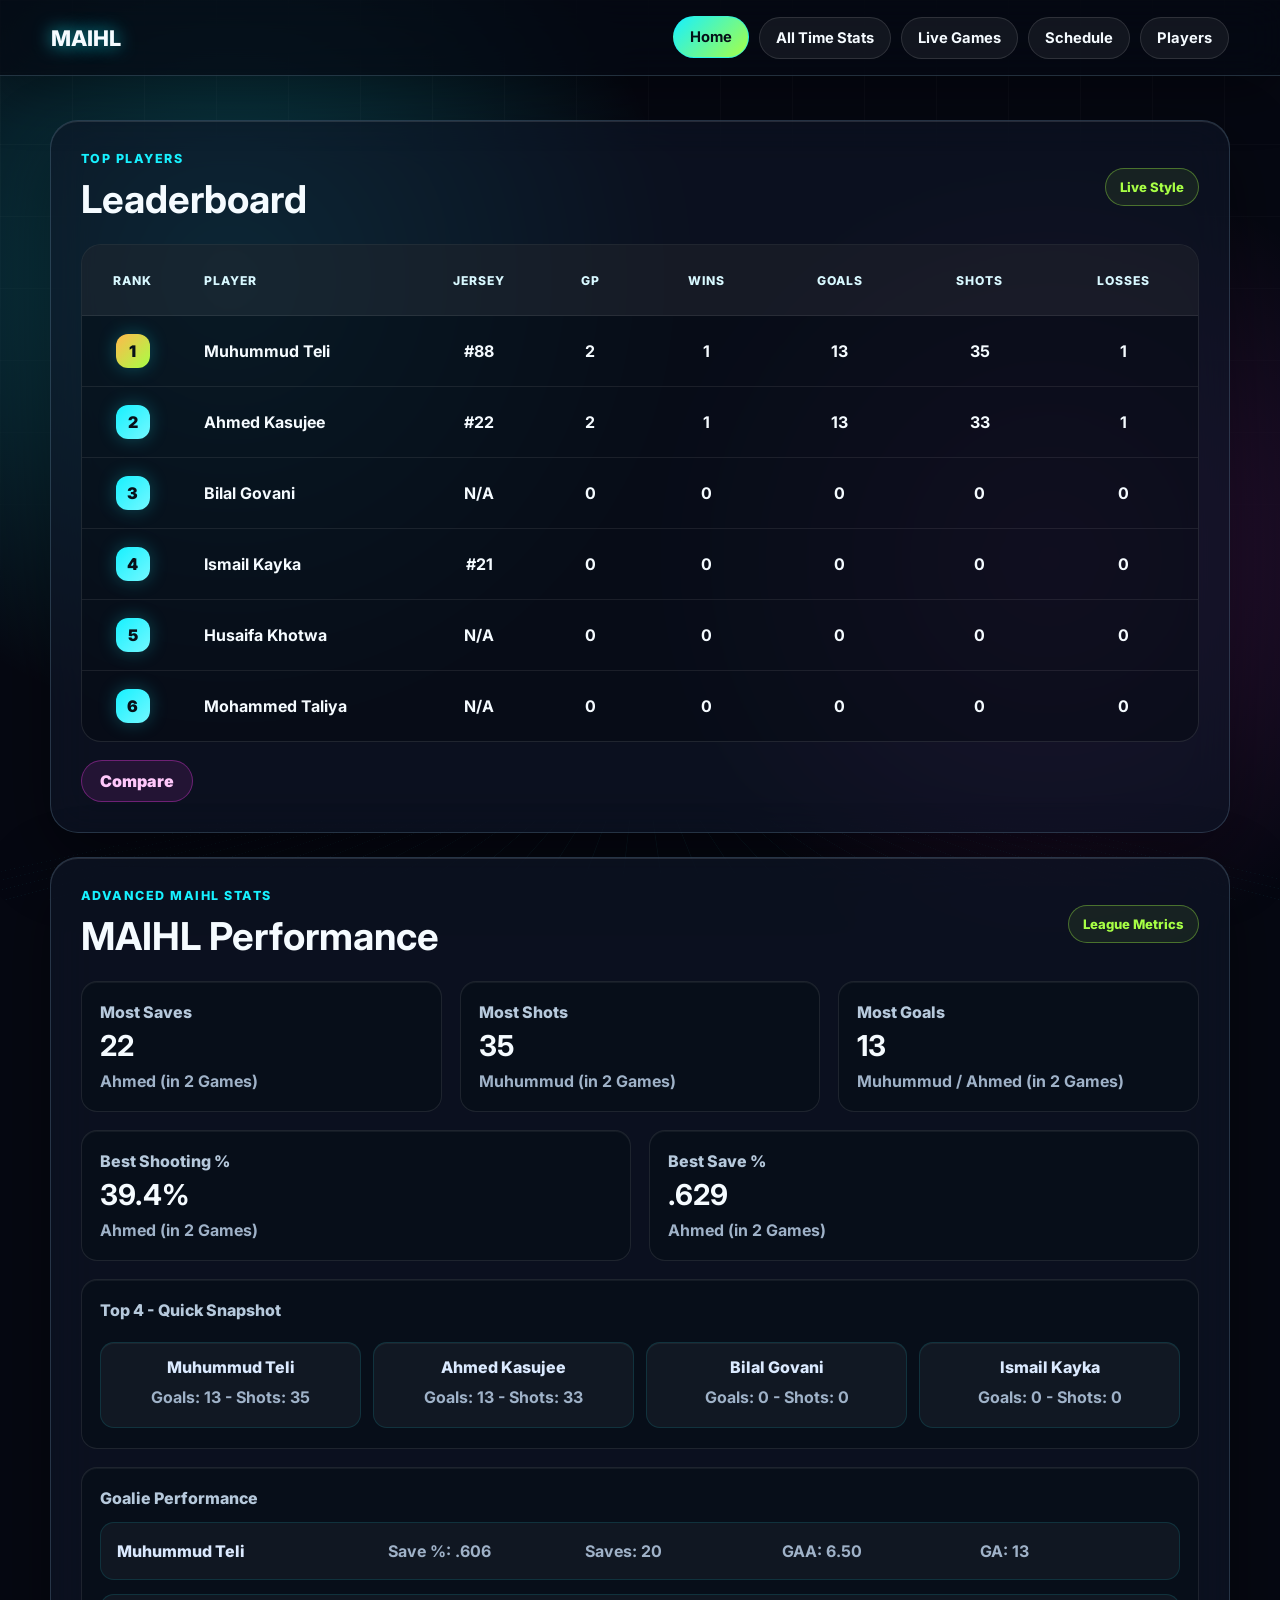
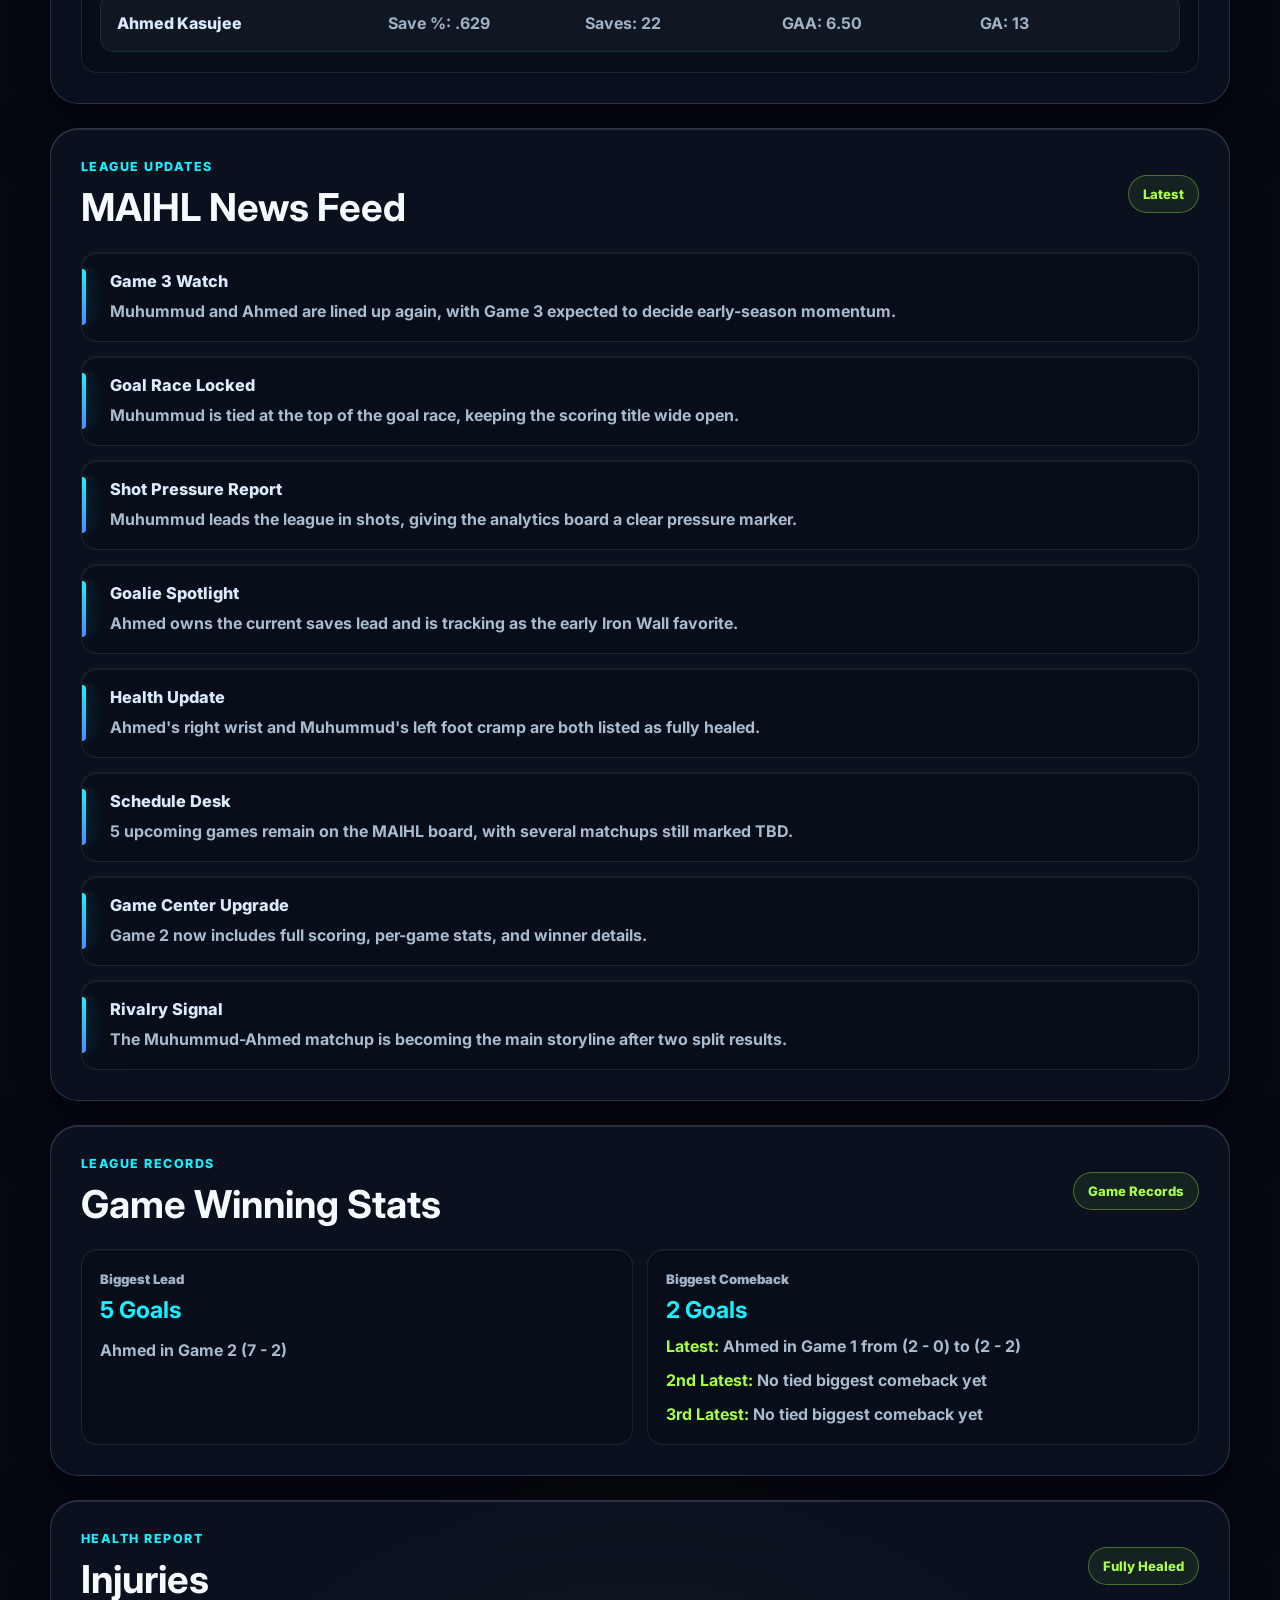
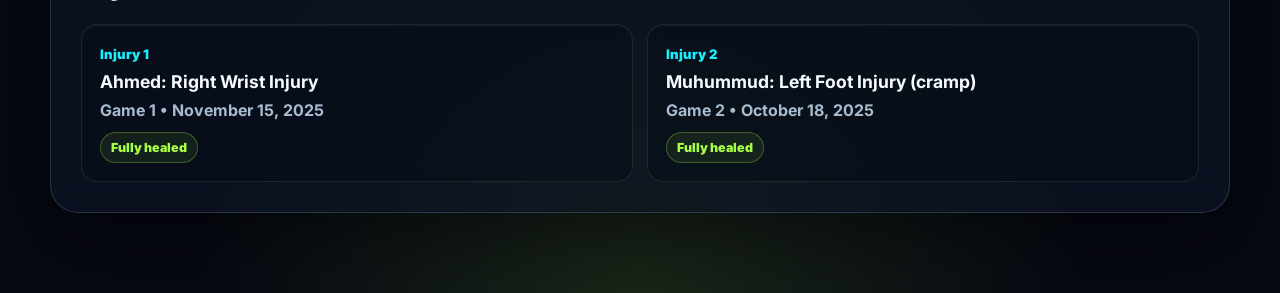
==== commit 1bbe8d31: "Version 1.2" ====
--- a/index.html
+++ b/index.html
@@ -18,7 +18,8 @@
       <a class="nav-button active" href="#home">Home</a>
       <a class="nav-button" href="#all-time-stats">All Time Stats</a>
       <a class="nav-button" href="#live-games">Live Games</a>
-      <a class="nav-button" href="#schedule">Schedule</a>
+      <a class="nav-button" href="schedule.html">Schedule</a>
+      <a class="nav-button" href="players.html">Players</a>
     </div>
   </nav>
 
@@ -38,6 +39,7 @@
             <tr>
               <th>Rank</th>
               <th>Player</th>
+              <th>Jersey</th>
               <th><button type="button" class="sort-button" data-sort="gp">GP</button></th>
               <th><button type="button" class="sort-button" data-sort="wins">Wins</button></th>
               <th><button type="button" class="sort-button" data-sort="goals">Goals</button></th>
@@ -45,64 +47,10 @@
               <th><button type="button" class="sort-button" data-sort="losses">Losses</button></th>
             </tr>
           </thead>
-          <tbody>
-            <tr>
-              <td><span class="rank rank-one">1</span></td>
-              <td><a class="player-link" href="player.html?name=Muhummud">Muhummud Teli</a></td>
-              <td>2</td>
-              <td>1</td>
-              <td>13</td>
-              <td>0</td>
-              <td>1</td>
-            </tr>
-            <tr>
-              <td><span class="rank">2</span></td>
-              <td><a class="player-link" href="player.html?name=Ahmed">Ahmed Kasujee</a></td>
-              <td>2</td>
-              <td>1</td>
-              <td>13</td>
-              <td>0</td>
-              <td>1</td>
-            </tr>
-            <tr>
-              <td><span class="rank">3</span></td>
-              <td><a class="player-link" href="player.html?name=Bilal">Bilal Govani</a></td>
-              <td>0</td>
-              <td>0</td>
-              <td>0</td>
-              <td>0</td>
-              <td>0</td>
-            </tr>
-            <tr>
-              <td><span class="rank">4</span></td>
-              <td><a class="player-link" href="player.html?name=Ismail">Ismail Kayka</a></td>
-              <td>0</td>
-              <td>0</td>
-              <td>0</td>
-              <td>0</td>
-              <td>0</td>
-            </tr>
-            <tr>
-              <td><span class="rank">5</span></td>
-              <td><a class="player-link" href="player.html?name=Husaifa">Husaifa Khotwa</a></td>
-              <td>0</td>
-              <td>0</td>
-              <td>0</td>
-              <td>0</td>
-              <td>0</td>
-            </tr>
-            <tr>
-              <td><span class="rank">6</span></td>
-              <td><a class="player-link" href="player.html?name=Mohammed">Mohammed Taliya</a></td>
-              <td>0</td>
-              <td>0</td>
-              <td>0</td>
-              <td>0</td>
-              <td>0</td>
-            </tr>
-          </tbody>
+          <tbody id="leaderboard-body"></tbody>
         </table>
       </div>
+      <a class="compare-button" href="compare.html">Compare</a>
     </section>
 
     <section id="live-games" class="performance-card" aria-labelledby="performance-title">
@@ -117,31 +65,31 @@
       <div class="lead-stats">
         <article class="metric-card">
           <h3>Most Saves</h3>
-          <strong>0</strong>
-          <span>TBD</span>
+          <strong>22</strong>
+          <span>Ahmed (in 2 Games)</span>
         </article>
         <article class="metric-card">
           <h3>Most Shots</h3>
-          <strong>0</strong>
-          <span>TBD</span>
+          <strong>35</strong>
+          <span>Muhummud (in 2 Games)</span>
         </article>
         <article class="metric-card">
           <h3>Most Goals</h3>
           <strong>13</strong>
-          <span>MT / AK</span>
+          <span>Muhummud / Ahmed (in 2 Games)</span>
         </article>
       </div>
 
       <div class="efficiency-stats">
         <article class="metric-card metric-card-wide">
           <h3>Best Shooting %</h3>
-          <strong>0.0%</strong>
-          <span>TBD</span>
+          <strong>39.4%</strong>
+          <span>Ahmed (in 2 Games)</span>
         </article>
         <article class="metric-card metric-card-wide">
           <h3>Best Save %</h3>
-          <strong>.000</strong>
-          <span>TBD</span>
+          <strong>.629</strong>
+          <span>Ahmed (in 2 Games)</span>
         </article>
       </div>
 
@@ -150,19 +98,19 @@
         <div class="snapshot-list">
           <div>
             <strong>Muhummud Teli</strong>
-            <span>Goals: 13 - Shots: 0 - Save %: .000</span>
+            <span>Goals: 13 - Shots: 35</span>
           </div>
           <div>
             <strong>Ahmed Kasujee</strong>
-            <span>Goals: 13 - Shots: 0 - Save %: .000</span>
+            <span>Goals: 13 - Shots: 33</span>
           </div>
           <div>
             <strong>Bilal Govani</strong>
-            <span>Goals: 0 - Shots: 0 - Save %: .000</span>
+            <span>Goals: 0 - Shots: 0</span>
           </div>
           <div>
             <strong>Ismail Kayka</strong>
-            <span>Goals: 0 - Shots: 0 - Save %: .000</span>
+            <span>Goals: 0 - Shots: 0</span>
           </div>
         </div>
       </div>
@@ -171,17 +119,17 @@
         <h3>Goalie Performance</h3>
         <div class="goalie-row">
           <strong>Muhummud Teli</strong>
-          <span>Save %: .000</span>
-          <span>Saves: 0</span>
-          <span>GAA: 0.00</span>
-          <span>GA: 0</span>
+          <span>Save %: .606</span>
+          <span>Saves: 20</span>
+          <span>GAA: 6.50</span>
+          <span>GA: 13</span>
         </div>
         <div class="goalie-row">
           <strong>Ahmed Kasujee</strong>
-          <span>Save %: .000</span>
-          <span>Saves: 0</span>
-          <span>GAA: 0.00</span>
-          <span>GA: 0</span>
+          <span>Save %: .629</span>
+          <span>Saves: 22</span>
+          <span>GAA: 6.50</span>
+          <span>GA: 13</span>
         </div>
       </div>
     </section>
@@ -201,102 +149,23 @@
     <section class="awards-card" aria-labelledby="awards-title">
       <div class="section-heading">
         <div>
-          <p class="eyebrow">League Awards</p>
-          <h2 id="awards-title">Awards Section</h2>
+          <p class="eyebrow">League Records</p>
+          <h2 id="awards-title">Game Winning Stats</h2>
         </div>
         <span class="live-pill">Game Records</span>
       </div>
       <div class="awards-grid" id="awards-grid"></div>
     </section>
 
-    <section id="schedule" class="schedule-card" aria-labelledby="schedule-title">
+    <section id="injuries" class="injuries-card" aria-labelledby="injuries-title">
       <div class="section-heading">
         <div>
-          <p class="eyebrow">Games Played</p>
-          <h2 id="schedule-title">Game Schedule</h2>
+          <p class="eyebrow">Health Report</p>
+          <h2 id="injuries-title">Injuries</h2>
         </div>
-        <span class="live-pill">7 Games</span>
+        <span class="live-pill">Fully Healed</span>
       </div>
-
-      <div class="schedule-list">
-        <article class="schedule-item">
-          <span class="game-number">Game 1</span>
-          <div class="game-details">
-            <strong>November 15, 2025</strong>
-            <span>Ahmed vs Muhummud</span>
-          </div>
-          <span class="final-score">Muhummud 9 - 6 Ahmed</span>
-          <span class="winner">Winner: Muhummud</span>
-          <span class="game-status">Played</span>
-          <a class="game-center-button" href="game.html?id=1">Game Center</a>
-        </article>
-        <article class="schedule-item">
-          <span class="game-number">Game 2</span>
-          <div class="game-details">
-            <strong>October 18, 2025</strong>
-            <span>Muhummud vs Ahmed</span>
-          </div>
-          <span class="final-score">Ahmed 7 - 4 Muhummud</span>
-          <span class="winner">Winner: Ahmed</span>
-          <span class="game-status">Played</span>
-          <a class="game-center-button" href="game.html?id=2">Game Center</a>
-        </article>
-        <article class="schedule-item">
-          <span class="game-number">Game 3</span>
-          <div class="game-details">
-            <strong>Date TBD</strong>
-            <span>Muhummud vs Ahmed</span>
-          </div>
-          <span class="final-score">TBD</span>
-          <span class="winner">Winner: TBD</span>
-          <span class="game-status upcoming">Upcoming</span>
-          <a class="game-center-button" href="game.html?id=3">Game Center</a>
-        </article>
-        <article class="schedule-item">
-          <span class="game-number">Game 4</span>
-          <div class="game-details">
-            <strong>Date TBD</strong>
-            <span>Matchup TBD</span>
-          </div>
-          <span class="final-score">TBD</span>
-          <span class="winner">Winner: TBD</span>
-          <span class="game-status upcoming">Upcoming</span>
-          <a class="game-center-button" href="game.html?id=4">Game Center</a>
-        </article>
-        <article class="schedule-item">
-          <span class="game-number">Game 5</span>
-          <div class="game-details">
-            <strong>Date TBD</strong>
-            <span>Matchup TBD</span>
-          </div>
-          <span class="final-score">TBD</span>
-          <span class="winner">Winner: TBD</span>
-          <span class="game-status upcoming">Upcoming</span>
-          <a class="game-center-button" href="game.html?id=5">Game Center</a>
-        </article>
-        <article class="schedule-item">
-          <span class="game-number">Game 6</span>
-          <div class="game-details">
-            <strong>Date TBD</strong>
-            <span>Matchup TBD</span>
-          </div>
-          <span class="final-score">TBD</span>
-          <span class="winner">Winner: TBD</span>
-          <span class="game-status upcoming">Upcoming</span>
-          <a class="game-center-button" href="game.html?id=6">Game Center</a>
-        </article>
-        <article class="schedule-item">
-          <span class="game-number">Game 7</span>
-          <div class="game-details">
-            <strong>Date TBD</strong>
-            <span>Matchup TBD</span>
-          </div>
-          <span class="final-score">TBD</span>
-          <span class="winner">Winner: TBD</span>
-          <span class="game-status upcoming">Upcoming</span>
-          <a class="game-center-button" href="game.html?id=7">Game Center</a>
-        </article>
-      </div>
+      <div class="injury-list" id="injury-list"></div>
     </section>
   </main>
 
--- a/styles.css
+++ b/styles.css
@@ -0,0 +1,1098 @@
+:root {
+  color-scheme: dark;
+  --bg: #060812;
+  --panel: rgba(14, 22, 38, 0.66);
+  --panel-strong: rgba(18, 29, 48, 0.82);
+  --line: rgba(170, 225, 255, 0.18);
+  --text: #f5fbff;
+  --muted: #9cb2c8;
+  --cyan: #17f1ff;
+  --lime: #a7ff45;
+  --pink: #ff3df2;
+  --orange: #ffb84c;
+}
+
+* {
+  box-sizing: border-box;
+}
+
+html {
+  scroll-behavior: smooth;
+}
+
+body {
+  min-height: 100vh;
+  margin: 0;
+  overflow-x: hidden;
+  background:
+    radial-gradient(circle at 18% 8%, rgba(23, 241, 255, 0.28), transparent 28rem),
+    radial-gradient(circle at 82% 16%, rgba(255, 61, 242, 0.19), transparent 25rem),
+    radial-gradient(circle at 50% 100%, rgba(167, 255, 69, 0.12), transparent 28rem),
+    var(--bg);
+  color: var(--text);
+  font-family: Inter, system-ui, -apple-system, BlinkMacSystemFont, "Segoe UI", sans-serif;
+}
+
+@keyframes riseIn {
+  from {
+    opacity: 0;
+    transform: translateY(22px);
+  }
+
+  to {
+    opacity: 1;
+    transform: translateY(0);
+  }
+}
+
+@keyframes neonPulse {
+  0%,
+  100% {
+    box-shadow: 0 0 18px rgba(23, 241, 255, 0.18);
+  }
+
+  50% {
+    box-shadow: 0 0 30px rgba(23, 241, 255, 0.38);
+  }
+}
+
+@keyframes scanLine {
+  from {
+    transform: translateX(-120%);
+  }
+
+  to {
+    transform: translateX(120%);
+  }
+}
+
+@keyframes gridDrift {
+  from {
+    background-position: 0 0;
+  }
+
+  to {
+    background-position: 44px 44px;
+  }
+}
+
+body::before {
+  position: fixed;
+  inset: 0;
+  pointer-events: none;
+  content: "";
+  background-image:
+    linear-gradient(rgba(255, 255, 255, 0.04) 1px, transparent 1px),
+    linear-gradient(90deg, rgba(255, 255, 255, 0.04) 1px, transparent 1px);
+  background-size: 72px 72px;
+  mask-image: linear-gradient(to bottom, rgba(0, 0, 0, 0.8), transparent 78%);
+}
+
+.arena-grid {
+  position: fixed;
+  inset: auto -10vw 0;
+  height: 36vh;
+  pointer-events: none;
+  background:
+    linear-gradient(rgba(23, 241, 255, 0.18) 1px, transparent 1px),
+    linear-gradient(90deg, rgba(23, 241, 255, 0.18) 1px, transparent 1px);
+  background-size: 44px 44px;
+  transform: perspective(320px) rotateX(62deg);
+  transform-origin: bottom;
+  opacity: 0.34;
+  animation: gridDrift 12s linear infinite;
+}
+
+.navbar {
+  position: fixed;
+  z-index: 20;
+  top: 0;
+  left: 0;
+  right: 0;
+  display: flex;
+  align-items: center;
+  justify-content: space-between;
+  min-height: 76px;
+  padding: 14px clamp(18px, 4vw, 56px);
+  border-bottom: 1px solid var(--line);
+  background: rgba(5, 9, 18, 0.72);
+  backdrop-filter: blur(18px);
+  box-shadow: 0 18px 52px rgba(0, 0, 0, 0.34);
+}
+
+.brand {
+  color: var(--text);
+  text-decoration: none;
+  font-size: 1.35rem;
+  font-weight: 800;
+  letter-spacing: 0;
+  text-shadow: 0 0 18px rgba(23, 241, 255, 0.72);
+}
+
+.nav-actions {
+  display: flex;
+  gap: 10px;
+}
+
+.nav-button {
+  display: inline-flex;
+  align-items: center;
+  justify-content: center;
+  min-height: 42px;
+  padding: 0 16px;
+  border: 1px solid rgba(255, 255, 255, 0.12);
+  border-radius: 999px;
+  color: var(--text);
+  background: rgba(255, 255, 255, 0.06);
+  text-decoration: none;
+  font-size: 0.92rem;
+  font-weight: 700;
+  white-space: nowrap;
+  transition: border-color 160ms ease, color 160ms ease, transform 160ms ease, background 160ms ease;
+}
+
+.nav-button:hover,
+.nav-button.active {
+  border-color: rgba(23, 241, 255, 0.65);
+  color: #051018;
+  background: linear-gradient(135deg, var(--cyan), var(--lime));
+  transform: translateY(-1px);
+}
+
+.page-shell {
+  position: relative;
+  z-index: 1;
+  width: min(1180px, calc(100% - 32px));
+  margin: 0 auto;
+  padding: 120px 0 80px;
+}
+
+.hero-panel {
+  display: grid;
+  grid-template-columns: minmax(0, 1fr) 360px;
+  gap: 24px;
+  align-items: stretch;
+  margin-bottom: 24px;
+}
+
+.hero-panel,
+.leaderboard-card,
+.performance-card,
+.news-card,
+.prediction-card,
+.awards-card,
+.injuries-card,
+.schedule-card,
+.booking-panel {
+  border: 1px solid var(--line);
+  border-radius: 24px;
+  background: var(--panel);
+  box-shadow:
+    inset 0 1px 0 rgba(255, 255, 255, 0.12),
+    0 24px 70px rgba(0, 0, 0, 0.42);
+  backdrop-filter: blur(22px);
+}
+
+.hero-panel {
+  padding: clamp(26px, 5vw, 54px);
+}
+
+.eyebrow {
+  margin: 0 0 10px;
+  color: var(--cyan);
+  font-size: 0.78rem;
+  font-weight: 800;
+  letter-spacing: 0.12em;
+  text-transform: uppercase;
+}
+
+h1,
+h2 {
+  margin: 0;
+  letter-spacing: 0;
+}
+
+h1 {
+  max-width: 760px;
+  font-size: clamp(2.4rem, 6vw, 5.2rem);
+  line-height: 0.95;
+}
+
+h2 {
+  font-size: clamp(1.65rem, 3vw, 2.5rem);
+}
+
+.hero-copy {
+  max-width: 650px;
+  margin: 22px 0 0;
+  color: var(--muted);
+  font-size: 1.05rem;
+  line-height: 1.7;
+}
+
+.booking-panel {
+  display: flex;
+  flex-direction: column;
+  justify-content: space-between;
+  min-height: 260px;
+  padding: 22px;
+  background: var(--panel-strong);
+}
+
+.booking-header {
+  display: flex;
+  align-items: center;
+  justify-content: space-between;
+  gap: 12px;
+  color: var(--muted);
+  font-size: 0.86rem;
+  font-weight: 700;
+}
+
+.booking-header strong {
+  color: var(--lime);
+}
+
+.booking-grid {
+  display: grid;
+  grid-template-columns: repeat(3, minmax(0, 1fr));
+  gap: 10px;
+  margin: 28px 0 18px;
+}
+
+.slot,
+.book-button {
+  border: 0;
+  font: inherit;
+  font-weight: 800;
+  cursor: pointer;
+}
+
+.slot {
+  min-height: 54px;
+  border: 1px solid rgba(255, 255, 255, 0.12);
+  border-radius: 14px;
+  color: var(--text);
+  background: rgba(255, 255, 255, 0.07);
+}
+
+.slot.selected,
+.slot:hover {
+  border-color: rgba(255, 61, 242, 0.72);
+  box-shadow: 0 0 22px rgba(255, 61, 242, 0.24);
+}
+
+.book-button {
+  min-height: 52px;
+  border-radius: 16px;
+  color: #07111a;
+  background: linear-gradient(135deg, var(--cyan), var(--lime));
+  box-shadow: 0 0 28px rgba(23, 241, 255, 0.28);
+}
+
+.leaderboard-card {
+  padding: clamp(18px, 3vw, 30px);
+  border-radius: 28px;
+  margin-bottom: 24px;
+  animation: riseIn 600ms ease both;
+}
+
+.performance-card {
+  padding: clamp(18px, 3vw, 30px);
+  border-radius: 28px;
+  margin-bottom: 24px;
+  animation: riseIn 600ms 90ms ease both;
+}
+
+.news-card {
+  padding: clamp(18px, 3vw, 30px);
+  border-radius: 28px;
+  margin-bottom: 24px;
+  animation: riseIn 600ms 160ms ease both;
+}
+
+.prediction-card {
+  padding: clamp(18px, 3vw, 30px);
+  border-radius: 28px;
+  margin-bottom: 24px;
+  animation: riseIn 600ms 190ms ease both;
+}
+
+.awards-card {
+  padding: clamp(18px, 3vw, 30px);
+  border-radius: 28px;
+  margin-bottom: 24px;
+  animation: riseIn 600ms 210ms ease both;
+}
+
+.schedule-card {
+  padding: clamp(18px, 3vw, 30px);
+  border-radius: 28px;
+  margin-bottom: 24px;
+  animation: riseIn 600ms 230ms ease both;
+}
+
+.injuries-card {
+  padding: clamp(18px, 3vw, 30px);
+  border-radius: 28px;
+  animation: riseIn 600ms 250ms ease both;
+}
+
+.lead-stats,
+.efficiency-stats {
+  display: grid;
+  gap: 18px;
+}
+
+.lead-stats {
+  grid-template-columns: repeat(3, minmax(0, 1fr));
+}
+
+.efficiency-stats {
+  grid-template-columns: repeat(2, minmax(0, 1fr));
+  margin-top: 18px;
+}
+
+.metric-card,
+.snapshot-card,
+.goalie-card {
+  border: 1px solid rgba(255, 255, 255, 0.09);
+  border-radius: 16px;
+  background: rgba(7, 14, 24, 0.58);
+  box-shadow: inset 0 1px 0 rgba(255, 255, 255, 0.05);
+  transition: border-color 180ms ease, box-shadow 180ms ease, transform 180ms ease, background 180ms ease;
+}
+
+.metric-card {
+  min-height: 118px;
+  padding: 20px 18px;
+}
+
+.metric-card:hover,
+.snapshot-list div:hover,
+.goalie-row:hover,
+.news-item:hover,
+.schedule-item:hover {
+  border-color: rgba(23, 241, 255, 0.34);
+  background: rgba(12, 23, 38, 0.72);
+  box-shadow: 0 14px 34px rgba(0, 0, 0, 0.28), 0 0 22px rgba(23, 241, 255, 0.12);
+  transform: translateY(-2px);
+}
+
+.metric-card h3,
+.snapshot-card h3,
+.goalie-card h3 {
+  margin: 0;
+  color: #b6c9dc;
+  font-size: 1rem;
+  font-weight: 800;
+  letter-spacing: 0;
+}
+
+.metric-card strong {
+  display: block;
+  margin-top: 10px;
+  color: var(--text);
+  font-size: 1.8rem;
+  line-height: 1;
+}
+
+.metric-card span,
+.snapshot-list span,
+.goalie-row span {
+  display: block;
+  margin-top: 10px;
+  color: #9fb2c8;
+  font-weight: 700;
+}
+
+.snapshot-card,
+.goalie-card {
+  margin-top: 18px;
+  padding: 20px 18px;
+}
+
+.snapshot-list {
+  display: grid;
+  grid-template-columns: repeat(4, minmax(160px, 1fr));
+  gap: 12px;
+  margin-top: 22px;
+  overflow-x: auto;
+}
+
+.snapshot-list div {
+  min-width: 160px;
+  min-height: 86px;
+  padding: 14px;
+  border: 1px solid rgba(23, 241, 255, 0.12);
+  border-radius: 14px;
+  background: rgba(255, 255, 255, 0.045);
+  box-shadow: inset 0 1px 0 rgba(255, 255, 255, 0.05);
+  text-align: center;
+  transition: border-color 180ms ease, box-shadow 180ms ease, transform 180ms ease, background 180ms ease;
+}
+
+.snapshot-list strong,
+.goalie-row strong {
+  display: block;
+  color: #dbeaff;
+  font-weight: 800;
+}
+
+.goalie-row {
+  display: grid;
+  grid-template-columns: minmax(160px, 1.4fr) repeat(4, minmax(110px, 1fr));
+  align-items: center;
+  gap: 14px;
+  min-height: 58px;
+  margin-top: 14px;
+  padding: 12px 16px;
+  border: 1px solid rgba(23, 241, 255, 0.12);
+  border-radius: 14px;
+  background: rgba(255, 255, 255, 0.04);
+  transition: border-color 180ms ease, box-shadow 180ms ease, transform 180ms ease, background 180ms ease;
+}
+
+.goalie-row span {
+  margin-top: 0;
+}
+
+.news-list {
+  display: grid;
+  gap: 14px;
+}
+
+.prediction-list,
+.awards-grid,
+.injury-list {
+  display: grid;
+  gap: 14px;
+}
+
+.prediction-item,
+.award-item,
+.injury-item {
+  position: relative;
+  overflow: hidden;
+  border: 1px solid rgba(255, 255, 255, 0.09);
+  border-radius: 16px;
+  background: rgba(7, 14, 24, 0.58);
+  box-shadow: inset 0 1px 0 rgba(255, 255, 255, 0.05);
+  transition: border-color 180ms ease, box-shadow 180ms ease, transform 180ms ease, background 180ms ease;
+}
+
+.prediction-item:hover,
+.award-item:hover,
+.injury-item:hover {
+  border-color: rgba(23, 241, 255, 0.34);
+  background: rgba(12, 23, 38, 0.72);
+  box-shadow: 0 14px 34px rgba(0, 0, 0, 0.28), 0 0 22px rgba(23, 241, 255, 0.12);
+  transform: translateY(-2px);
+}
+
+.prediction-item {
+  padding: 18px;
+}
+
+.prediction-top {
+  display: grid;
+  grid-template-columns: minmax(0, 1fr) auto minmax(0, 1fr);
+  align-items: center;
+  gap: 16px;
+}
+
+.prediction-side {
+  min-height: 120px;
+  padding: 16px;
+  border: 1px solid rgba(23, 241, 255, 0.12);
+  border-radius: 14px;
+  background: rgba(255, 255, 255, 0.04);
+}
+
+.prediction-side strong {
+  display: block;
+  color: var(--text);
+  font-size: 1.1rem;
+}
+
+.prediction-side b {
+  display: block;
+  margin-top: 10px;
+  color: var(--cyan);
+  font-size: 2.2rem;
+  line-height: 1;
+}
+
+.prediction-vs {
+  color: #ffc8fb;
+  font-size: 1.3rem;
+  font-weight: 900;
+  text-shadow: 0 0 18px rgba(255, 61, 242, 0.24);
+}
+
+.prediction-stats {
+  display: grid;
+  grid-template-columns: repeat(5, minmax(120px, 1fr));
+  gap: 10px;
+  margin-top: 14px;
+}
+
+.prediction-stat {
+  min-height: 76px;
+  padding: 12px;
+  border: 1px solid rgba(255, 255, 255, 0.08);
+  border-radius: 12px;
+  background: rgba(255, 255, 255, 0.035);
+}
+
+.prediction-stat span,
+.award-item span {
+  color: #9fb2c8;
+  font-size: 0.82rem;
+  font-weight: 900;
+}
+
+.prediction-stat strong,
+.award-item strong {
+  display: block;
+  margin-top: 8px;
+  color: var(--text);
+  font-size: 1rem;
+}
+
+.prediction-note {
+  margin: 14px 0 0;
+  color: #a9bbcf;
+  font-weight: 700;
+  line-height: 1.5;
+}
+
+.awards-grid {
+  grid-template-columns: repeat(2, minmax(0, 1fr));
+}
+
+.award-item {
+  min-height: 130px;
+  padding: 18px;
+}
+
+.award-item strong {
+  color: var(--cyan);
+  font-size: 1.45rem;
+}
+
+.award-list p {
+  margin: 10px 0 0;
+  color: #a9bbcf;
+  font-weight: 700;
+  line-height: 1.5;
+}
+
+.award-list b {
+  color: var(--lime);
+}
+
+.injury-list {
+  grid-template-columns: repeat(2, minmax(0, 1fr));
+}
+
+.injury-item {
+  min-height: 128px;
+  padding: 18px;
+}
+
+.injury-item span {
+  color: var(--cyan);
+  font-size: 0.82rem;
+  font-weight: 900;
+}
+
+.injury-item strong {
+  display: block;
+  margin-top: 8px;
+  color: var(--text);
+  font-size: 1.1rem;
+}
+
+.injury-item p {
+  margin: 8px 0 0;
+  color: #a9bbcf;
+  font-weight: 700;
+}
+
+.injury-item em {
+  display: inline-flex;
+  margin-top: 12px;
+  padding: 7px 10px;
+  border: 1px solid rgba(167, 255, 69, 0.28);
+  border-radius: 999px;
+  color: var(--lime);
+  background: rgba(167, 255, 69, 0.08);
+  font-style: normal;
+  font-size: 0.78rem;
+  font-weight: 900;
+}
+
+.news-item {
+  position: relative;
+  min-height: 88px;
+  padding: 18px 20px 18px 28px;
+  overflow: hidden;
+  border: 1px solid rgba(255, 255, 255, 0.09);
+  border-radius: 16px;
+  background: rgba(7, 14, 24, 0.58);
+  box-shadow: inset 0 1px 0 rgba(255, 255, 255, 0.05);
+  transition: border-color 180ms ease, box-shadow 180ms ease, transform 180ms ease, background 180ms ease;
+}
+
+.news-item::before {
+  position: absolute;
+  top: 16px;
+  bottom: 16px;
+  left: 0;
+  width: 4px;
+  border-radius: 0 999px 999px 0;
+  content: "";
+  background: linear-gradient(to bottom, var(--cyan), #4b8dff);
+  box-shadow: 0 0 18px rgba(23, 241, 255, 0.4);
+}
+
+.news-item::after,
+.schedule-item::after {
+  position: absolute;
+  inset: 0;
+  pointer-events: none;
+  content: "";
+  background: linear-gradient(90deg, transparent, rgba(255, 255, 255, 0.06), transparent);
+  transform: translateX(-120%);
+}
+
+.news-item:hover::after,
+.schedule-item:hover::after {
+  animation: scanLine 900ms ease;
+}
+
+.news-item h3 {
+  margin: 0;
+  color: #dbeaff;
+  font-size: 1.02rem;
+  font-weight: 800;
+  letter-spacing: 0;
+}
+
+.news-item p {
+  margin: 8px 0 0;
+  color: #a9bbcf;
+  font-weight: 700;
+  line-height: 1.5;
+}
+
+.schedule-list {
+  display: grid;
+  gap: 14px;
+}
+
+.schedule-item {
+  position: relative;
+  display: grid;
+  grid-template-columns: 86px minmax(170px, 1.1fr) minmax(160px, 0.9fr) minmax(140px, 0.8fr) 100px 132px;
+  align-items: center;
+  gap: 16px;
+  min-height: 76px;
+  padding: 16px 18px;
+  border: 1px solid rgba(255, 255, 255, 0.09);
+  border-radius: 16px;
+  background: rgba(7, 14, 24, 0.58);
+  box-shadow: inset 0 1px 0 rgba(255, 255, 255, 0.05);
+  overflow: hidden;
+  transition: border-color 180ms ease, box-shadow 180ms ease, transform 180ms ease, background 180ms ease;
+}
+
+.game-number {
+  color: var(--cyan);
+  font-weight: 900;
+}
+
+.game-details strong {
+  display: block;
+  color: var(--text);
+  font-size: 1.08rem;
+}
+
+.game-details span,
+.winner {
+  display: block;
+  margin-top: 7px;
+  color: #a9bbcf;
+  font-weight: 800;
+}
+
+.winner {
+  margin-top: 0;
+  color: #dbeaff;
+}
+
+.final-score {
+  display: block;
+  justify-self: start;
+  transform: translateX(-8px);
+  padding: 10px 12px;
+  border: 1px solid rgba(23, 241, 255, 0.2);
+  border-radius: 14px;
+  color: var(--text);
+  background: rgba(23, 241, 255, 0.07);
+  font-weight: 900;
+  text-align: center;
+  white-space: nowrap;
+}
+
+.game-status {
+  justify-self: end;
+  min-width: 78px;
+  padding: 8px 12px;
+  border: 1px solid rgba(167, 255, 69, 0.28);
+  border-radius: 999px;
+  color: var(--lime);
+  background: rgba(167, 255, 69, 0.08);
+  font-size: 0.8rem;
+  font-weight: 900;
+  text-align: center;
+}
+
+.game-status.upcoming {
+  border-color: rgba(23, 241, 255, 0.28);
+  color: var(--cyan);
+  background: rgba(23, 241, 255, 0.08);
+}
+
+.game-center-button {
+  display: inline-flex;
+  align-items: center;
+  justify-content: center;
+  min-height: 34px;
+  padding: 0 11px;
+  border: 1px solid rgba(255, 61, 242, 0.32);
+  border-radius: 999px;
+  color: #ffc8fb;
+  background: rgba(255, 61, 242, 0.1);
+  text-decoration: none;
+  font-size: 0.76rem;
+  font-weight: 900;
+  white-space: nowrap;
+  transition: border-color 160ms ease, color 160ms ease, background 160ms ease, box-shadow 160ms ease, transform 160ms ease;
+}
+
+.game-center-button:hover {
+  border-color: rgba(255, 61, 242, 0.58);
+  color: var(--text);
+  background: rgba(255, 61, 242, 0.18);
+  box-shadow: 0 0 18px rgba(255, 61, 242, 0.22);
+  transform: translateY(-1px);
+}
+
+.section-heading {
+  display: flex;
+  align-items: center;
+  justify-content: space-between;
+  gap: 18px;
+  margin-bottom: 22px;
+}
+
+.live-pill {
+  display: inline-flex;
+  align-items: center;
+  justify-content: center;
+  min-height: 38px;
+  padding: 0 14px;
+  border: 1px solid rgba(167, 255, 69, 0.36);
+  border-radius: 999px;
+  color: var(--lime);
+  background: rgba(167, 255, 69, 0.08);
+  font-size: 0.82rem;
+  font-weight: 800;
+  animation: neonPulse 3.4s ease-in-out infinite;
+}
+
+.table-wrap {
+  overflow-x: auto;
+  border: 1px solid rgba(255, 255, 255, 0.1);
+  border-radius: 20px;
+  background: rgba(4, 8, 16, 0.42);
+}
+
+table {
+  width: 100%;
+  min-width: 860px;
+  border-collapse: collapse;
+}
+
+th,
+td {
+  padding: 18px 20px;
+  text-align: left;
+  border-bottom: 1px solid rgba(255, 255, 255, 0.08);
+}
+
+th {
+  color: #d8f8ff;
+  background: rgba(255, 255, 255, 0.06);
+  font-size: 0.76rem;
+  font-weight: 800;
+  letter-spacing: 0.08em;
+  text-transform: uppercase;
+}
+
+.sort-button {
+  min-height: 34px;
+  padding: 0 10px;
+  border: 1px solid transparent;
+  border-radius: 999px;
+  color: inherit;
+  background: transparent;
+  font: inherit;
+  letter-spacing: inherit;
+  text-transform: inherit;
+  cursor: pointer;
+  transition: border-color 160ms ease, color 160ms ease, background 160ms ease, box-shadow 160ms ease;
+}
+
+.sort-button:hover,
+.sort-button.active {
+  border-color: rgba(23, 241, 255, 0.38);
+  color: var(--cyan);
+  background: rgba(23, 241, 255, 0.08);
+  box-shadow: 0 0 16px rgba(23, 241, 255, 0.14);
+}
+
+td {
+  color: var(--text);
+  font-weight: 700;
+}
+
+.player-link {
+  color: var(--text);
+  text-decoration: none;
+  transition: color 160ms ease, text-shadow 160ms ease;
+}
+
+.player-link:hover {
+  color: var(--cyan);
+  text-shadow: 0 0 16px rgba(23, 241, 255, 0.5);
+}
+
+.compare-button {
+  display: inline-flex;
+  align-items: center;
+  justify-content: center;
+  min-height: 42px;
+  margin-top: 18px;
+  padding: 0 18px;
+  border: 1px solid rgba(255, 61, 242, 0.34);
+  border-radius: 999px;
+  color: #ffc8fb;
+  background: rgba(255, 61, 242, 0.1);
+  text-decoration: none;
+  font-weight: 900;
+  transition: border-color 160ms ease, color 160ms ease, background 160ms ease, box-shadow 160ms ease, transform 160ms ease;
+}
+
+.compare-button:hover {
+  border-color: rgba(255, 61, 242, 0.6);
+  color: var(--text);
+  background: rgba(255, 61, 242, 0.18);
+  box-shadow: 0 0 18px rgba(255, 61, 242, 0.2);
+  transform: translateY(-1px);
+}
+
+.versus-rows {
+  display: grid;
+  gap: 10px;
+}
+
+.versus-row {
+  display: grid;
+  grid-template-columns: minmax(110px, 1fr) minmax(120px, 0.75fr) minmax(110px, 1fr);
+  align-items: center;
+  min-height: 58px;
+  padding: 12px 16px;
+  border: 1px solid rgba(255, 255, 255, 0.09);
+  border-radius: 14px;
+  background: rgba(255, 255, 255, 0.04);
+}
+
+.versus-left,
+.versus-right {
+  color: var(--text);
+  font-size: 1.06rem;
+  font-weight: 900;
+}
+
+.versus-left {
+  text-align: left;
+}
+
+.versus-name {
+  color: #9fb2c8;
+  font-size: 0.78rem;
+  font-weight: 900;
+  text-align: center;
+  text-transform: uppercase;
+}
+
+.versus-right {
+  text-align: right;
+}
+
+.stat-better {
+  color: var(--lime);
+}
+
+.stat-worse {
+  color: #ff7b8a;
+}
+
+.stat-tie {
+  color: #b8c4d2;
+}
+
+td:not(:nth-child(2)),
+th:not(:nth-child(2)) {
+  text-align: center;
+}
+
+tbody tr {
+  transition: background 160ms ease, transform 160ms ease;
+}
+
+tbody tr:hover {
+  background: rgba(23, 241, 255, 0.08);
+}
+
+tbody tr:last-child td {
+  border-bottom: 0;
+}
+
+.rank {
+  display: inline-flex;
+  align-items: center;
+  justify-content: center;
+  width: 34px;
+  height: 34px;
+  border-radius: 12px;
+  color: #081018;
+  background: linear-gradient(135deg, var(--cyan), #73f8ff);
+  box-shadow: 0 0 18px rgba(23, 241, 255, 0.26);
+  font-weight: 900;
+  transition: transform 180ms ease, box-shadow 180ms ease;
+}
+
+tbody tr:hover .rank {
+  box-shadow: 0 0 26px rgba(23, 241, 255, 0.42);
+  transform: scale(1.06);
+}
+
+.rank-one {
+  background: linear-gradient(135deg, var(--orange), var(--lime));
+}
+
+@media (max-width: 820px) {
+  .navbar {
+    align-items: flex-start;
+    flex-direction: column;
+    min-height: 116px;
+    gap: 12px;
+  }
+
+  .nav-actions {
+    width: 100%;
+    overflow-x: auto;
+    padding-bottom: 2px;
+  }
+
+  .page-shell {
+    padding-top: 152px;
+  }
+
+  .hero-panel {
+    grid-template-columns: 1fr;
+  }
+
+  .lead-stats,
+  .efficiency-stats,
+  .prediction-top,
+  .prediction-stats,
+  .awards-grid,
+  .injury-list {
+    grid-template-columns: 1fr;
+  }
+
+  .goalie-row {
+    grid-template-columns: 1fr 1fr;
+  }
+
+  .goalie-row strong {
+    grid-column: 1 / -1;
+  }
+
+  .schedule-item {
+    grid-template-columns: 1fr 1fr;
+  }
+
+  .game-status {
+    justify-self: stretch;
+  }
+
+  .final-score,
+  .game-center-button {
+    justify-self: stretch;
+  }
+
+  .game-number,
+  .game-details {
+    grid-column: 1 / -1;
+  }
+}
+
+@media (max-width: 520px) {
+  .page-shell {
+    width: min(100% - 20px, 1180px);
+  }
+
+  .hero-panel {
+    padding: 24px 18px;
+    border-radius: 20px;
+  }
+
+  .booking-grid {
+    grid-template-columns: 1fr;
+  }
+
+  .snapshot-list {
+    grid-template-columns: 1fr;
+  }
+
+  .goalie-row {
+    grid-template-columns: 1fr;
+  }
+
+  .section-heading {
+    align-items: flex-start;
+    flex-direction: column;
+  }
+
+  th,
+  td {
+    padding: 15px 14px;
+  }
+}
+
+@media (prefers-reduced-motion: reduce) {
+  *,
+  *::before,
+  *::after {
+    scroll-behavior: auto !important;
+    animation-duration: 1ms !important;
+    animation-iteration-count: 1 !important;
+    transition-duration: 1ms !important;
+  }
+}
